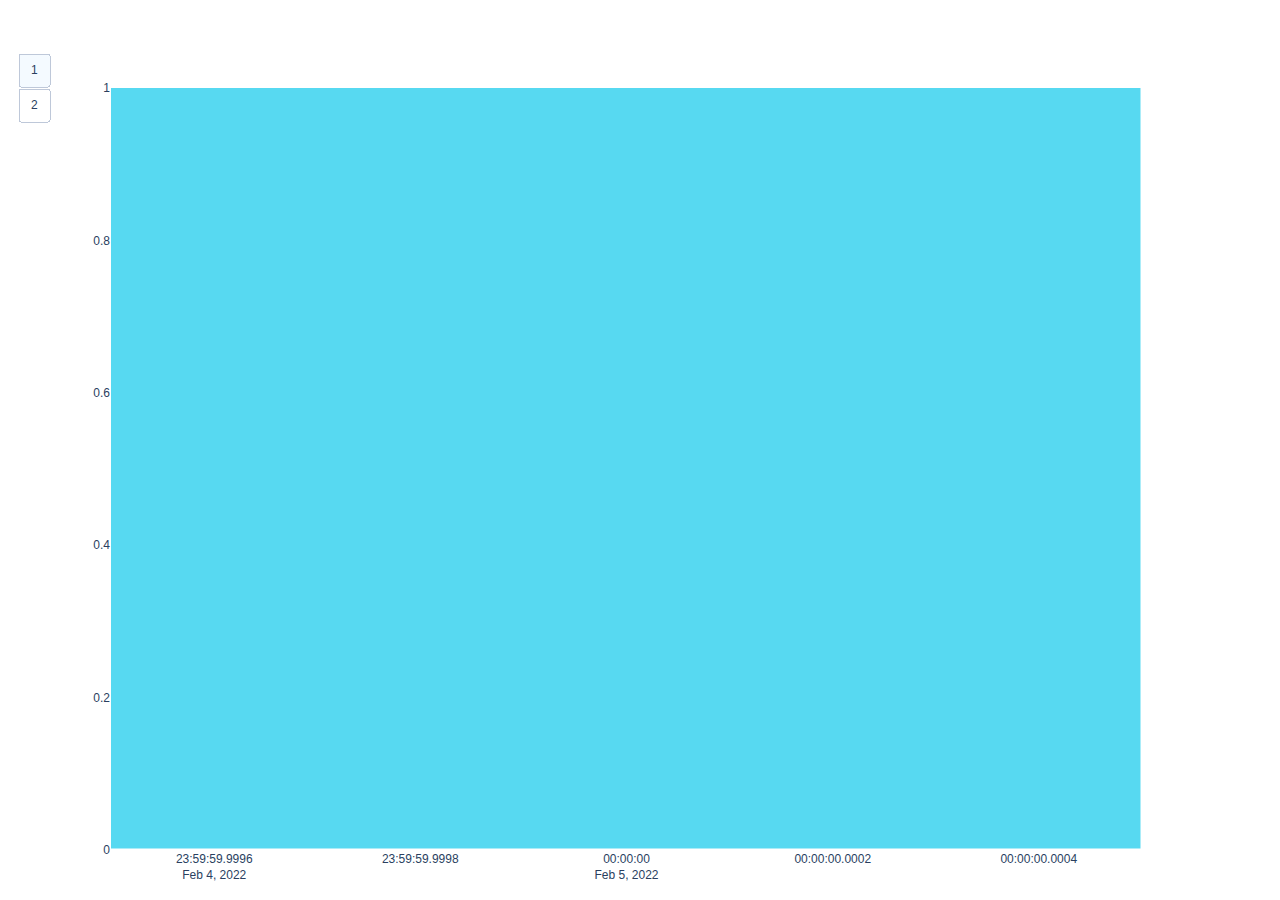
==== application/static/file.html @ f0262ea4 "[feat] Added net emotion, fix remove bug and add mobile graphs" ====
<script src="https://cdn.plot.ly/plotly-latest.min.js"></script>
<html>
<head><meta charset="utf-8" /></head>
<body>
    <div>                            <div id="6f257479-c74a-4713-8aca-945efebf4b99" class="plotly-graph-div" style="height:100%; width:100%;"></div>            <script type="text/javascript">                                    window.PLOTLYENV=window.PLOTLYENV || {};                                    if (document.getElementById("6f257479-c74a-4713-8aca-945efebf4b99")) {                    Plotly.newPlot(                        "6f257479-c74a-4713-8aca-945efebf4b99",                        [{"marker":{"color":"#FF5858","line":{"color":"white","width":1.5}},"name":"Angry","nbinsx":20,"x":[],"type":"histogram"},{"marker":{"color":"#FFB858","line":{"color":"white","width":1.5}},"name":"Fearful","nbinsx":20,"x":[],"type":"histogram"},{"marker":{"color":"#FFE858","line":{"color":"white","width":1.5}},"name":"Surprised","nbinsx":20,"x":[],"type":"histogram"},{"marker":{"color":"#55F855","line":{"color":"white","width":1.5}},"name":"Happy","nbinsx":20,"x":[],"type":"histogram"},{"marker":{"color":"#57D9F1","line":{"color":"white","width":1.5}},"name":"Neutral","nbinsx":20,"x":["2022-02-05"],"type":"histogram"},{"marker":{"color":"#629AF3","line":{"color":"white","width":1.5}},"name":"Sad","nbinsx":20,"x":[],"type":"histogram"},{"marker":{"color":"#7F68F4","line":{"color":"white","width":1.5}},"name":"Disgusted","nbinsx":20,"x":[],"type":"histogram"},{"marker":{"color":["#FF5858","#FF5858","#FF5858","#FF5858","#FF5858","#FF5858","#FF5858","#FF5858","#FF5858","#FF5858","#FF5858","#FF5858","#FF5858","#FF5858","#FF5858","#FF5858"]},"name":"Net Emotion","visible":false,"x":["2022-02-05T19:04:10.804380","2022-02-05T19:04:10.804380","2022-02-05T19:04:10.804380","2022-02-05T19:04:10.804380","2022-02-05T19:04:10.804380","2022-02-05T19:04:10.804380","2022-02-05T19:04:10.804380","2022-02-05T19:04:10.804380","2022-02-05T19:04:10.804380","2022-02-05T19:04:10.804380","2022-02-05T19:04:10.804380","2022-02-05T19:04:10.804380","2022-02-05T19:04:10.804380","2022-02-05T19:04:10.804380","2022-02-05T19:04:10.804380","2022-02-05T19:04:10.804380"],"y":[0.0,0.0,0.0,0.0,0.0,0.0,0.0,0.0,0.0,0.0,0.0,0.0,0.0,0.0,0.0,0.0],"type":"bar"}],                        {"barmode":"stack","margin":{"b":10,"l":10,"r":130,"t":40},"paper_bgcolor":"white","plot_bgcolor":"white","template":{"data":{"barpolar":[{"marker":{"line":{"color":"#E5ECF6","width":0.5},"pattern":{"fillmode":"overlay","size":10,"solidity":0.2}},"type":"barpolar"}],"bar":[{"error_x":{"color":"#2a3f5f"},"error_y":{"color":"#2a3f5f"},"marker":{"line":{"color":"#E5ECF6","width":0.5},"pattern":{"fillmode":"overlay","size":10,"solidity":0.2}},"type":"bar"}],"carpet":[{"aaxis":{"endlinecolor":"#2a3f5f","gridcolor":"white","linecolor":"white","minorgridcolor":"white","startlinecolor":"#2a3f5f"},"baxis":{"endlinecolor":"#2a3f5f","gridcolor":"white","linecolor":"white","minorgridcolor":"white","startlinecolor":"#2a3f5f"},"type":"carpet"}],"choropleth":[{"colorbar":{"outlinewidth":0,"ticks":""},"type":"choropleth"}],"contourcarpet":[{"colorbar":{"outlinewidth":0,"ticks":""},"type":"contourcarpet"}],"contour":[{"colorbar":{"outlinewidth":0,"ticks":""},"colorscale":[[0.0,"#0d0887"],[0.1111111111111111,"#46039f"],[0.2222222222222222,"#7201a8"],[0.3333333333333333,"#9c179e"],[0.4444444444444444,"#bd3786"],[0.5555555555555556,"#d8576b"],[0.6666666666666666,"#ed7953"],[0.7777777777777778,"#fb9f3a"],[0.8888888888888888,"#fdca26"],[1.0,"#f0f921"]],"type":"contour"}],"heatmapgl":[{"colorbar":{"outlinewidth":0,"ticks":""},"colorscale":[[0.0,"#0d0887"],[0.1111111111111111,"#46039f"],[0.2222222222222222,"#7201a8"],[0.3333333333333333,"#9c179e"],[0.4444444444444444,"#bd3786"],[0.5555555555555556,"#d8576b"],[0.6666666666666666,"#ed7953"],[0.7777777777777778,"#fb9f3a"],[0.8888888888888888,"#fdca26"],[1.0,"#f0f921"]],"type":"heatmapgl"}],"heatmap":[{"colorbar":{"outlinewidth":0,"ticks":""},"colorscale":[[0.0,"#0d0887"],[0.1111111111111111,"#46039f"],[0.2222222222222222,"#7201a8"],[0.3333333333333333,"#9c179e"],[0.4444444444444444,"#bd3786"],[0.5555555555555556,"#d8576b"],[0.6666666666666666,"#ed7953"],[0.7777777777777778,"#fb9f3a"],[0.8888888888888888,"#fdca26"],[1.0,"#f0f921"]],"type":"heatmap"}],"histogram2dcontour":[{"colorbar":{"outlinewidth":0,"ticks":""},"colorscale":[[0.0,"#0d0887"],[0.1111111111111111,"#46039f"],[0.2222222222222222,"#7201a8"],[0.3333333333333333,"#9c179e"],[0.4444444444444444,"#bd3786"],[0.5555555555555556,"#d8576b"],[0.6666666666666666,"#ed7953"],[0.7777777777777778,"#fb9f3a"],[0.8888888888888888,"#fdca26"],[1.0,"#f0f921"]],"type":"histogram2dcontour"}],"histogram2d":[{"colorbar":{"outlinewidth":0,"ticks":""},"colorscale":[[0.0,"#0d0887"],[0.1111111111111111,"#46039f"],[0.2222222222222222,"#7201a8"],[0.3333333333333333,"#9c179e"],[0.4444444444444444,"#bd3786"],[0.5555555555555556,"#d8576b"],[0.6666666666666666,"#ed7953"],[0.7777777777777778,"#fb9f3a"],[0.8888888888888888,"#fdca26"],[1.0,"#f0f921"]],"type":"histogram2d"}],"histogram":[{"marker":{"pattern":{"fillmode":"overlay","size":10,"solidity":0.2}},"type":"histogram"}],"mesh3d":[{"colorbar":{"outlinewidth":0,"ticks":""},"type":"mesh3d"}],"parcoords":[{"line":{"colorbar":{"outlinewidth":0,"ticks":""}},"type":"parcoords"}],"pie":[{"automargin":true,"type":"pie"}],"scatter3d":[{"line":{"colorbar":{"outlinewidth":0,"ticks":""}},"marker":{"colorbar":{"outlinewidth":0,"ticks":""}},"type":"scatter3d"}],"scattercarpet":[{"marker":{"colorbar":{"outlinewidth":0,"ticks":""}},"type":"scattercarpet"}],"scattergeo":[{"marker":{"colorbar":{"outlinewidth":0,"ticks":""}},"type":"scattergeo"}],"scattergl":[{"marker":{"colorbar":{"outlinewidth":0,"ticks":""}},"type":"scattergl"}],"scattermapbox":[{"marker":{"colorbar":{"outlinewidth":0,"ticks":""}},"type":"scattermapbox"}],"scatterpolargl":[{"marker":{"colorbar":{"outlinewidth":0,"ticks":""}},"type":"scatterpolargl"}],"scatterpolar":[{"marker":{"colorbar":{"outlinewidth":0,"ticks":""}},"type":"scatterpolar"}],"scatter":[{"marker":{"colorbar":{"outlinewidth":0,"ticks":""}},"type":"scatter"}],"scatterternary":[{"marker":{"colorbar":{"outlinewidth":0,"ticks":""}},"type":"scatterternary"}],"surface":[{"colorbar":{"outlinewidth":0,"ticks":""},"colorscale":[[0.0,"#0d0887"],[0.1111111111111111,"#46039f"],[0.2222222222222222,"#7201a8"],[0.3333333333333333,"#9c179e"],[0.4444444444444444,"#bd3786"],[0.5555555555555556,"#d8576b"],[0.6666666666666666,"#ed7953"],[0.7777777777777778,"#fb9f3a"],[0.8888888888888888,"#fdca26"],[1.0,"#f0f921"]],"type":"surface"}],"table":[{"cells":{"fill":{"color":"#EBF0F8"},"line":{"color":"white"}},"header":{"fill":{"color":"#C8D4E3"},"line":{"color":"white"}},"type":"table"}]},"layout":{"annotationdefaults":{"arrowcolor":"#2a3f5f","arrowhead":0,"arrowwidth":1},"autotypenumbers":"strict","coloraxis":{"colorbar":{"outlinewidth":0,"ticks":""}},"colorscale":{"diverging":[[0,"#8e0152"],[0.1,"#c51b7d"],[0.2,"#de77ae"],[0.3,"#f1b6da"],[0.4,"#fde0ef"],[0.5,"#f7f7f7"],[0.6,"#e6f5d0"],[0.7,"#b8e186"],[0.8,"#7fbc41"],[0.9,"#4d9221"],[1,"#276419"]],"sequential":[[0.0,"#0d0887"],[0.1111111111111111,"#46039f"],[0.2222222222222222,"#7201a8"],[0.3333333333333333,"#9c179e"],[0.4444444444444444,"#bd3786"],[0.5555555555555556,"#d8576b"],[0.6666666666666666,"#ed7953"],[0.7777777777777778,"#fb9f3a"],[0.8888888888888888,"#fdca26"],[1.0,"#f0f921"]],"sequentialminus":[[0.0,"#0d0887"],[0.1111111111111111,"#46039f"],[0.2222222222222222,"#7201a8"],[0.3333333333333333,"#9c179e"],[0.4444444444444444,"#bd3786"],[0.5555555555555556,"#d8576b"],[0.6666666666666666,"#ed7953"],[0.7777777777777778,"#fb9f3a"],[0.8888888888888888,"#fdca26"],[1.0,"#f0f921"]]},"colorway":["#636efa","#EF553B","#00cc96","#ab63fa","#FFA15A","#19d3f3","#FF6692","#B6E880","#FF97FF","#FECB52"],"font":{"color":"#2a3f5f"},"geo":{"bgcolor":"white","lakecolor":"white","landcolor":"#E5ECF6","showlakes":true,"showland":true,"subunitcolor":"white"},"hoverlabel":{"align":"left"},"hovermode":"closest","mapbox":{"style":"light"},"paper_bgcolor":"white","plot_bgcolor":"#E5ECF6","polar":{"angularaxis":{"gridcolor":"white","linecolor":"white","ticks":""},"bgcolor":"#E5ECF6","radialaxis":{"gridcolor":"white","linecolor":"white","ticks":""}},"scene":{"xaxis":{"backgroundcolor":"#E5ECF6","gridcolor":"white","gridwidth":2,"linecolor":"white","showbackground":true,"ticks":"","zerolinecolor":"white"},"yaxis":{"backgroundcolor":"#E5ECF6","gridcolor":"white","gridwidth":2,"linecolor":"white","showbackground":true,"ticks":"","zerolinecolor":"white"},"zaxis":{"backgroundcolor":"#E5ECF6","gridcolor":"white","gridwidth":2,"linecolor":"white","showbackground":true,"ticks":"","zerolinecolor":"white"}},"shapedefaults":{"line":{"color":"#2a3f5f"}},"ternary":{"aaxis":{"gridcolor":"white","linecolor":"white","ticks":""},"baxis":{"gridcolor":"white","linecolor":"white","ticks":""},"bgcolor":"#E5ECF6","caxis":{"gridcolor":"white","linecolor":"white","ticks":""}},"title":{"x":0.05},"xaxis":{"automargin":true,"gridcolor":"white","linecolor":"white","ticks":"","title":{"standoff":15},"zerolinecolor":"white","zerolinewidth":2},"yaxis":{"automargin":true,"gridcolor":"white","linecolor":"white","ticks":"","title":{"standoff":15},"zerolinecolor":"white","zerolinewidth":2}}},"updatemenus":[{"buttons":[{"args":[{"visible":[true,true,true,true,true,true,true,false]},{"barmode":"stack","margin":{"l":10,"b":10,"r":130,"t":40}}],"label":"1","method":"update"},{"args":[{"visible":[false,false,false,false,false,false,false,true]},{"hovermode":"x","margin":{"l":10,"b":20,"r":30,"t":40}}],"label":"2","method":"update"}],"pad":{"r":10,"t":5},"type":"buttons"}],"yaxis":{"gridcolor":"#E5E5E5","gridwidth":1,"showgrid":true}},                        {"responsive": true}                    )                };                            </script>        </div>
</body>
</html>
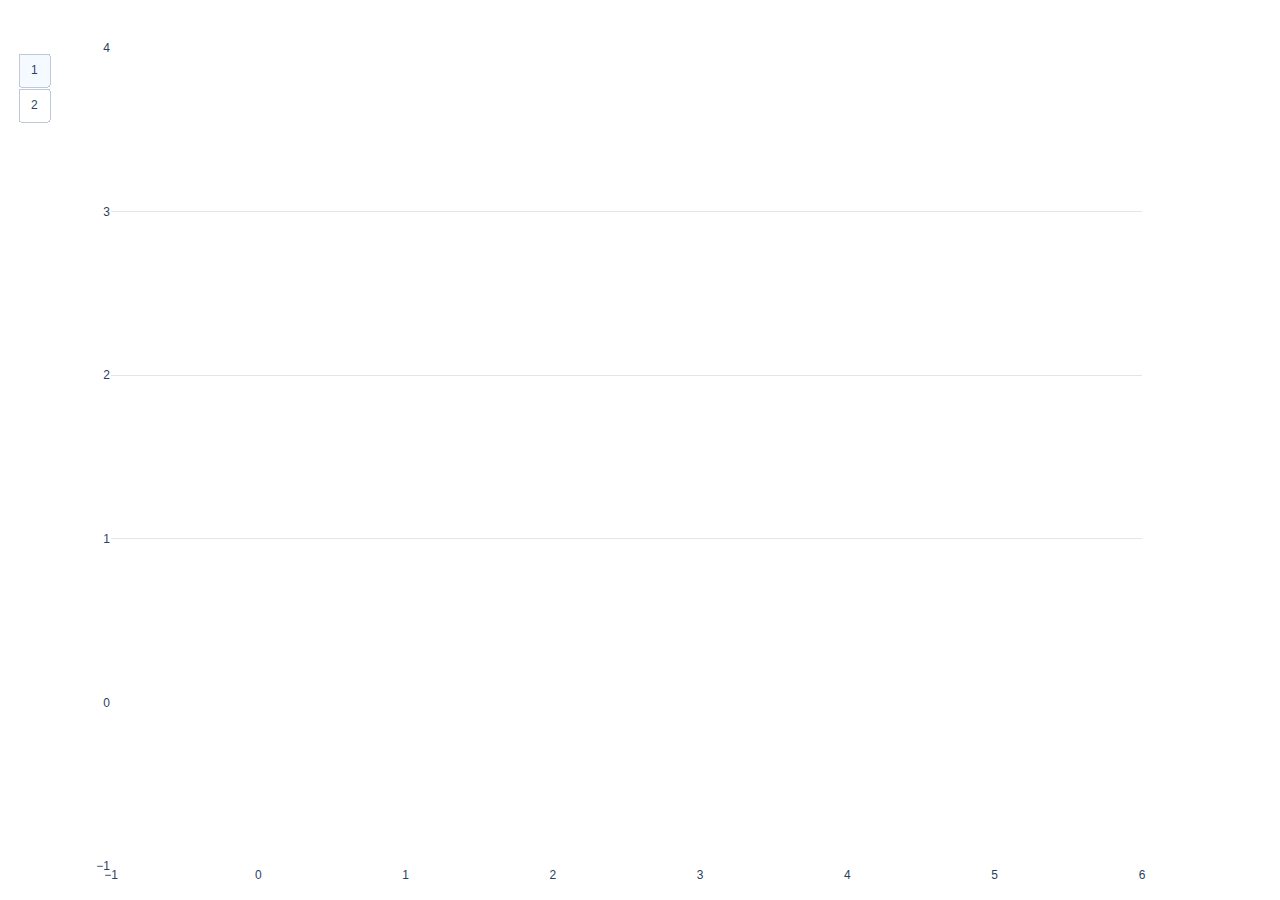
==== commit d9018287: "[feat] Standardise history and user api links" ====
--- a/application/static/file.html
+++ b/application/static/file.html
@@ -2,6 +2,6 @@
 <html>
 <head><meta charset="utf-8" /></head>
 <body>
-    <div>                            <div id="6f257479-c74a-4713-8aca-945efebf4b99" class="plotly-graph-div" style="height:100%; width:100%;"></div>            <script type="text/javascript">                                    window.PLOTLYENV=window.PLOTLYENV || {};                                    if (document.getElementById("6f257479-c74a-4713-8aca-945efebf4b99")) {                    Plotly.newPlot(                        "6f257479-c74a-4713-8aca-945efebf4b99",                        [{"marker":{"color":"#FF5858","line":{"color":"white","width":1.5}},"name":"Angry","nbinsx":20,"x":[],"type":"histogram"},{"marker":{"color":"#FFB858","line":{"color":"white","width":1.5}},"name":"Fearful","nbinsx":20,"x":[],"type":"histogram"},{"marker":{"color":"#FFE858","line":{"color":"white","width":1.5}},"name":"Surprised","nbinsx":20,"x":[],"type":"histogram"},{"marker":{"color":"#55F855","line":{"color":"white","width":1.5}},"name":"Happy","nbinsx":20,"x":[],"type":"histogram"},{"marker":{"color":"#57D9F1","line":{"color":"white","width":1.5}},"name":"Neutral","nbinsx":20,"x":["2022-02-05"],"type":"histogram"},{"marker":{"color":"#629AF3","line":{"color":"white","width":1.5}},"name":"Sad","nbinsx":20,"x":[],"type":"histogram"},{"marker":{"color":"#7F68F4","line":{"color":"white","width":1.5}},"name":"Disgusted","nbinsx":20,"x":[],"type":"histogram"},{"marker":{"color":["#FF5858","#FF5858","#FF5858","#FF5858","#FF5858","#FF5858","#FF5858","#FF5858","#FF5858","#FF5858","#FF5858","#FF5858","#FF5858","#FF5858","#FF5858","#FF5858"]},"name":"Net Emotion","visible":false,"x":["2022-02-05T19:04:10.804380","2022-02-05T19:04:10.804380","2022-02-05T19:04:10.804380","2022-02-05T19:04:10.804380","2022-02-05T19:04:10.804380","2022-02-05T19:04:10.804380","2022-02-05T19:04:10.804380","2022-02-05T19:04:10.804380","2022-02-05T19:04:10.804380","2022-02-05T19:04:10.804380","2022-02-05T19:04:10.804380","2022-02-05T19:04:10.804380","2022-02-05T19:04:10.804380","2022-02-05T19:04:10.804380","2022-02-05T19:04:10.804380","2022-02-05T19:04:10.804380"],"y":[0.0,0.0,0.0,0.0,0.0,0.0,0.0,0.0,0.0,0.0,0.0,0.0,0.0,0.0,0.0,0.0],"type":"bar"}],                        {"barmode":"stack","margin":{"b":10,"l":10,"r":130,"t":40},"paper_bgcolor":"white","plot_bgcolor":"white","template":{"data":{"barpolar":[{"marker":{"line":{"color":"#E5ECF6","width":0.5},"pattern":{"fillmode":"overlay","size":10,"solidity":0.2}},"type":"barpolar"}],"bar":[{"error_x":{"color":"#2a3f5f"},"error_y":{"color":"#2a3f5f"},"marker":{"line":{"color":"#E5ECF6","width":0.5},"pattern":{"fillmode":"overlay","size":10,"solidity":0.2}},"type":"bar"}],"carpet":[{"aaxis":{"endlinecolor":"#2a3f5f","gridcolor":"white","linecolor":"white","minorgridcolor":"white","startlinecolor":"#2a3f5f"},"baxis":{"endlinecolor":"#2a3f5f","gridcolor":"white","linecolor":"white","minorgridcolor":"white","startlinecolor":"#2a3f5f"},"type":"carpet"}],"choropleth":[{"colorbar":{"outlinewidth":0,"ticks":""},"type":"choropleth"}],"contourcarpet":[{"colorbar":{"outlinewidth":0,"ticks":""},"type":"contourcarpet"}],"contour":[{"colorbar":{"outlinewidth":0,"ticks":""},"colorscale":[[0.0,"#0d0887"],[0.1111111111111111,"#46039f"],[0.2222222222222222,"#7201a8"],[0.3333333333333333,"#9c179e"],[0.4444444444444444,"#bd3786"],[0.5555555555555556,"#d8576b"],[0.6666666666666666,"#ed7953"],[0.7777777777777778,"#fb9f3a"],[0.8888888888888888,"#fdca26"],[1.0,"#f0f921"]],"type":"contour"}],"heatmapgl":[{"colorbar":{"outlinewidth":0,"ticks":""},"colorscale":[[0.0,"#0d0887"],[0.1111111111111111,"#46039f"],[0.2222222222222222,"#7201a8"],[0.3333333333333333,"#9c179e"],[0.4444444444444444,"#bd3786"],[0.5555555555555556,"#d8576b"],[0.6666666666666666,"#ed7953"],[0.7777777777777778,"#fb9f3a"],[0.8888888888888888,"#fdca26"],[1.0,"#f0f921"]],"type":"heatmapgl"}],"heatmap":[{"colorbar":{"outlinewidth":0,"ticks":""},"colorscale":[[0.0,"#0d0887"],[0.1111111111111111,"#46039f"],[0.2222222222222222,"#7201a8"],[0.3333333333333333,"#9c179e"],[0.4444444444444444,"#bd3786"],[0.5555555555555556,"#d8576b"],[0.6666666666666666,"#ed7953"],[0.7777777777777778,"#fb9f3a"],[0.8888888888888888,"#fdca26"],[1.0,"#f0f921"]],"type":"heatmap"}],"histogram2dcontour":[{"colorbar":{"outlinewidth":0,"ticks":""},"colorscale":[[0.0,"#0d0887"],[0.1111111111111111,"#46039f"],[0.2222222222222222,"#7201a8"],[0.3333333333333333,"#9c179e"],[0.4444444444444444,"#bd3786"],[0.5555555555555556,"#d8576b"],[0.6666666666666666,"#ed7953"],[0.7777777777777778,"#fb9f3a"],[0.8888888888888888,"#fdca26"],[1.0,"#f0f921"]],"type":"histogram2dcontour"}],"histogram2d":[{"colorbar":{"outlinewidth":0,"ticks":""},"colorscale":[[0.0,"#0d0887"],[0.1111111111111111,"#46039f"],[0.2222222222222222,"#7201a8"],[0.3333333333333333,"#9c179e"],[0.4444444444444444,"#bd3786"],[0.5555555555555556,"#d8576b"],[0.6666666666666666,"#ed7953"],[0.7777777777777778,"#fb9f3a"],[0.8888888888888888,"#fdca26"],[1.0,"#f0f921"]],"type":"histogram2d"}],"histogram":[{"marker":{"pattern":{"fillmode":"overlay","size":10,"solidity":0.2}},"type":"histogram"}],"mesh3d":[{"colorbar":{"outlinewidth":0,"ticks":""},"type":"mesh3d"}],"parcoords":[{"line":{"colorbar":{"outlinewidth":0,"ticks":""}},"type":"parcoords"}],"pie":[{"automargin":true,"type":"pie"}],"scatter3d":[{"line":{"colorbar":{"outlinewidth":0,"ticks":""}},"marker":{"colorbar":{"outlinewidth":0,"ticks":""}},"type":"scatter3d"}],"scattercarpet":[{"marker":{"colorbar":{"outlinewidth":0,"ticks":""}},"type":"scattercarpet"}],"scattergeo":[{"marker":{"colorbar":{"outlinewidth":0,"ticks":""}},"type":"scattergeo"}],"scattergl":[{"marker":{"colorbar":{"outlinewidth":0,"ticks":""}},"type":"scattergl"}],"scattermapbox":[{"marker":{"colorbar":{"outlinewidth":0,"ticks":""}},"type":"scattermapbox"}],"scatterpolargl":[{"marker":{"colorbar":{"outlinewidth":0,"ticks":""}},"type":"scatterpolargl"}],"scatterpolar":[{"marker":{"colorbar":{"outlinewidth":0,"ticks":""}},"type":"scatterpolar"}],"scatter":[{"marker":{"colorbar":{"outlinewidth":0,"ticks":""}},"type":"scatter"}],"scatterternary":[{"marker":{"colorbar":{"outlinewidth":0,"ticks":""}},"type":"scatterternary"}],"surface":[{"colorbar":{"outlinewidth":0,"ticks":""},"colorscale":[[0.0,"#0d0887"],[0.1111111111111111,"#46039f"],[0.2222222222222222,"#7201a8"],[0.3333333333333333,"#9c179e"],[0.4444444444444444,"#bd3786"],[0.5555555555555556,"#d8576b"],[0.6666666666666666,"#ed7953"],[0.7777777777777778,"#fb9f3a"],[0.8888888888888888,"#fdca26"],[1.0,"#f0f921"]],"type":"surface"}],"table":[{"cells":{"fill":{"color":"#EBF0F8"},"line":{"color":"white"}},"header":{"fill":{"color":"#C8D4E3"},"line":{"color":"white"}},"type":"table"}]},"layout":{"annotationdefaults":{"arrowcolor":"#2a3f5f","arrowhead":0,"arrowwidth":1},"autotypenumbers":"strict","coloraxis":{"colorbar":{"outlinewidth":0,"ticks":""}},"colorscale":{"diverging":[[0,"#8e0152"],[0.1,"#c51b7d"],[0.2,"#de77ae"],[0.3,"#f1b6da"],[0.4,"#fde0ef"],[0.5,"#f7f7f7"],[0.6,"#e6f5d0"],[0.7,"#b8e186"],[0.8,"#7fbc41"],[0.9,"#4d9221"],[1,"#276419"]],"sequential":[[0.0,"#0d0887"],[0.1111111111111111,"#46039f"],[0.2222222222222222,"#7201a8"],[0.3333333333333333,"#9c179e"],[0.4444444444444444,"#bd3786"],[0.5555555555555556,"#d8576b"],[0.6666666666666666,"#ed7953"],[0.7777777777777778,"#fb9f3a"],[0.8888888888888888,"#fdca26"],[1.0,"#f0f921"]],"sequentialminus":[[0.0,"#0d0887"],[0.1111111111111111,"#46039f"],[0.2222222222222222,"#7201a8"],[0.3333333333333333,"#9c179e"],[0.4444444444444444,"#bd3786"],[0.5555555555555556,"#d8576b"],[0.6666666666666666,"#ed7953"],[0.7777777777777778,"#fb9f3a"],[0.8888888888888888,"#fdca26"],[1.0,"#f0f921"]]},"colorway":["#636efa","#EF553B","#00cc96","#ab63fa","#FFA15A","#19d3f3","#FF6692","#B6E880","#FF97FF","#FECB52"],"font":{"color":"#2a3f5f"},"geo":{"bgcolor":"white","lakecolor":"white","landcolor":"#E5ECF6","showlakes":true,"showland":true,"subunitcolor":"white"},"hoverlabel":{"align":"left"},"hovermode":"closest","mapbox":{"style":"light"},"paper_bgcolor":"white","plot_bgcolor":"#E5ECF6","polar":{"angularaxis":{"gridcolor":"white","linecolor":"white","ticks":""},"bgcolor":"#E5ECF6","radialaxis":{"gridcolor":"white","linecolor":"white","ticks":""}},"scene":{"xaxis":{"backgroundcolor":"#E5ECF6","gridcolor":"white","gridwidth":2,"linecolor":"white","showbackground":true,"ticks":"","zerolinecolor":"white"},"yaxis":{"backgroundcolor":"#E5ECF6","gridcolor":"white","gridwidth":2,"linecolor":"white","showbackground":true,"ticks":"","zerolinecolor":"white"},"zaxis":{"backgroundcolor":"#E5ECF6","gridcolor":"white","gridwidth":2,"linecolor":"white","showbackground":true,"ticks":"","zerolinecolor":"white"}},"shapedefaults":{"line":{"color":"#2a3f5f"}},"ternary":{"aaxis":{"gridcolor":"white","linecolor":"white","ticks":""},"baxis":{"gridcolor":"white","linecolor":"white","ticks":""},"bgcolor":"#E5ECF6","caxis":{"gridcolor":"white","linecolor":"white","ticks":""}},"title":{"x":0.05},"xaxis":{"automargin":true,"gridcolor":"white","linecolor":"white","ticks":"","title":{"standoff":15},"zerolinecolor":"white","zerolinewidth":2},"yaxis":{"automargin":true,"gridcolor":"white","linecolor":"white","ticks":"","title":{"standoff":15},"zerolinecolor":"white","zerolinewidth":2}}},"updatemenus":[{"buttons":[{"args":[{"visible":[true,true,true,true,true,true,true,false]},{"barmode":"stack","margin":{"l":10,"b":10,"r":130,"t":40}}],"label":"1","method":"update"},{"args":[{"visible":[false,false,false,false,false,false,false,true]},{"hovermode":"x","margin":{"l":10,"b":20,"r":30,"t":40}}],"label":"2","method":"update"}],"pad":{"r":10,"t":5},"type":"buttons"}],"yaxis":{"gridcolor":"#E5E5E5","gridwidth":1,"showgrid":true}},                        {"responsive": true}                    )                };                            </script>        </div>
+    <div>                            <div id="01c38653-a949-4d1e-b410-da1fcbaf15dd" class="plotly-graph-div" style="height:100%; width:100%;"></div>            <script type="text/javascript">                                    window.PLOTLYENV=window.PLOTLYENV || {};                                    if (document.getElementById("01c38653-a949-4d1e-b410-da1fcbaf15dd")) {                    Plotly.newPlot(                        "01c38653-a949-4d1e-b410-da1fcbaf15dd",                        [{"marker":{"color":"#FF5858","line":{"color":"white","width":1.5}},"name":"Angry","nbinsx":20,"x":[],"type":"histogram"},{"marker":{"color":"#FFB858","line":{"color":"white","width":1.5}},"name":"Fearful","nbinsx":20,"x":[],"type":"histogram"},{"marker":{"color":"#FFE858","line":{"color":"white","width":1.5}},"name":"Surprised","nbinsx":20,"x":[],"type":"histogram"},{"marker":{"color":"#55F855","line":{"color":"white","width":1.5}},"name":"Happy","nbinsx":20,"x":[],"type":"histogram"},{"marker":{"color":"#57D9F1","line":{"color":"white","width":1.5}},"name":"Neutral","nbinsx":20,"x":[],"type":"histogram"},{"marker":{"color":"#629AF3","line":{"color":"white","width":1.5}},"name":"Sad","nbinsx":20,"x":[],"type":"histogram"},{"marker":{"color":"#7F68F4","line":{"color":"white","width":1.5}},"name":"Disgusted","nbinsx":20,"x":[],"type":"histogram"},{"marker":{"color":[]},"name":"Net Emotion","visible":false,"x":[],"y":[],"type":"bar"}],                        {"barmode":"stack","margin":{"b":10,"l":10,"r":130,"t":40},"paper_bgcolor":"white","plot_bgcolor":"white","template":{"data":{"barpolar":[{"marker":{"line":{"color":"#E5ECF6","width":0.5},"pattern":{"fillmode":"overlay","size":10,"solidity":0.2}},"type":"barpolar"}],"bar":[{"error_x":{"color":"#2a3f5f"},"error_y":{"color":"#2a3f5f"},"marker":{"line":{"color":"#E5ECF6","width":0.5},"pattern":{"fillmode":"overlay","size":10,"solidity":0.2}},"type":"bar"}],"carpet":[{"aaxis":{"endlinecolor":"#2a3f5f","gridcolor":"white","linecolor":"white","minorgridcolor":"white","startlinecolor":"#2a3f5f"},"baxis":{"endlinecolor":"#2a3f5f","gridcolor":"white","linecolor":"white","minorgridcolor":"white","startlinecolor":"#2a3f5f"},"type":"carpet"}],"choropleth":[{"colorbar":{"outlinewidth":0,"ticks":""},"type":"choropleth"}],"contourcarpet":[{"colorbar":{"outlinewidth":0,"ticks":""},"type":"contourcarpet"}],"contour":[{"colorbar":{"outlinewidth":0,"ticks":""},"colorscale":[[0.0,"#0d0887"],[0.1111111111111111,"#46039f"],[0.2222222222222222,"#7201a8"],[0.3333333333333333,"#9c179e"],[0.4444444444444444,"#bd3786"],[0.5555555555555556,"#d8576b"],[0.6666666666666666,"#ed7953"],[0.7777777777777778,"#fb9f3a"],[0.8888888888888888,"#fdca26"],[1.0,"#f0f921"]],"type":"contour"}],"heatmapgl":[{"colorbar":{"outlinewidth":0,"ticks":""},"colorscale":[[0.0,"#0d0887"],[0.1111111111111111,"#46039f"],[0.2222222222222222,"#7201a8"],[0.3333333333333333,"#9c179e"],[0.4444444444444444,"#bd3786"],[0.5555555555555556,"#d8576b"],[0.6666666666666666,"#ed7953"],[0.7777777777777778,"#fb9f3a"],[0.8888888888888888,"#fdca26"],[1.0,"#f0f921"]],"type":"heatmapgl"}],"heatmap":[{"colorbar":{"outlinewidth":0,"ticks":""},"colorscale":[[0.0,"#0d0887"],[0.1111111111111111,"#46039f"],[0.2222222222222222,"#7201a8"],[0.3333333333333333,"#9c179e"],[0.4444444444444444,"#bd3786"],[0.5555555555555556,"#d8576b"],[0.6666666666666666,"#ed7953"],[0.7777777777777778,"#fb9f3a"],[0.8888888888888888,"#fdca26"],[1.0,"#f0f921"]],"type":"heatmap"}],"histogram2dcontour":[{"colorbar":{"outlinewidth":0,"ticks":""},"colorscale":[[0.0,"#0d0887"],[0.1111111111111111,"#46039f"],[0.2222222222222222,"#7201a8"],[0.3333333333333333,"#9c179e"],[0.4444444444444444,"#bd3786"],[0.5555555555555556,"#d8576b"],[0.6666666666666666,"#ed7953"],[0.7777777777777778,"#fb9f3a"],[0.8888888888888888,"#fdca26"],[1.0,"#f0f921"]],"type":"histogram2dcontour"}],"histogram2d":[{"colorbar":{"outlinewidth":0,"ticks":""},"colorscale":[[0.0,"#0d0887"],[0.1111111111111111,"#46039f"],[0.2222222222222222,"#7201a8"],[0.3333333333333333,"#9c179e"],[0.4444444444444444,"#bd3786"],[0.5555555555555556,"#d8576b"],[0.6666666666666666,"#ed7953"],[0.7777777777777778,"#fb9f3a"],[0.8888888888888888,"#fdca26"],[1.0,"#f0f921"]],"type":"histogram2d"}],"histogram":[{"marker":{"pattern":{"fillmode":"overlay","size":10,"solidity":0.2}},"type":"histogram"}],"mesh3d":[{"colorbar":{"outlinewidth":0,"ticks":""},"type":"mesh3d"}],"parcoords":[{"line":{"colorbar":{"outlinewidth":0,"ticks":""}},"type":"parcoords"}],"pie":[{"automargin":true,"type":"pie"}],"scatter3d":[{"line":{"colorbar":{"outlinewidth":0,"ticks":""}},"marker":{"colorbar":{"outlinewidth":0,"ticks":""}},"type":"scatter3d"}],"scattercarpet":[{"marker":{"colorbar":{"outlinewidth":0,"ticks":""}},"type":"scattercarpet"}],"scattergeo":[{"marker":{"colorbar":{"outlinewidth":0,"ticks":""}},"type":"scattergeo"}],"scattergl":[{"marker":{"colorbar":{"outlinewidth":0,"ticks":""}},"type":"scattergl"}],"scattermapbox":[{"marker":{"colorbar":{"outlinewidth":0,"ticks":""}},"type":"scattermapbox"}],"scatterpolargl":[{"marker":{"colorbar":{"outlinewidth":0,"ticks":""}},"type":"scatterpolargl"}],"scatterpolar":[{"marker":{"colorbar":{"outlinewidth":0,"ticks":""}},"type":"scatterpolar"}],"scatter":[{"marker":{"colorbar":{"outlinewidth":0,"ticks":""}},"type":"scatter"}],"scatterternary":[{"marker":{"colorbar":{"outlinewidth":0,"ticks":""}},"type":"scatterternary"}],"surface":[{"colorbar":{"outlinewidth":0,"ticks":""},"colorscale":[[0.0,"#0d0887"],[0.1111111111111111,"#46039f"],[0.2222222222222222,"#7201a8"],[0.3333333333333333,"#9c179e"],[0.4444444444444444,"#bd3786"],[0.5555555555555556,"#d8576b"],[0.6666666666666666,"#ed7953"],[0.7777777777777778,"#fb9f3a"],[0.8888888888888888,"#fdca26"],[1.0,"#f0f921"]],"type":"surface"}],"table":[{"cells":{"fill":{"color":"#EBF0F8"},"line":{"color":"white"}},"header":{"fill":{"color":"#C8D4E3"},"line":{"color":"white"}},"type":"table"}]},"layout":{"annotationdefaults":{"arrowcolor":"#2a3f5f","arrowhead":0,"arrowwidth":1},"autotypenumbers":"strict","coloraxis":{"colorbar":{"outlinewidth":0,"ticks":""}},"colorscale":{"diverging":[[0,"#8e0152"],[0.1,"#c51b7d"],[0.2,"#de77ae"],[0.3,"#f1b6da"],[0.4,"#fde0ef"],[0.5,"#f7f7f7"],[0.6,"#e6f5d0"],[0.7,"#b8e186"],[0.8,"#7fbc41"],[0.9,"#4d9221"],[1,"#276419"]],"sequential":[[0.0,"#0d0887"],[0.1111111111111111,"#46039f"],[0.2222222222222222,"#7201a8"],[0.3333333333333333,"#9c179e"],[0.4444444444444444,"#bd3786"],[0.5555555555555556,"#d8576b"],[0.6666666666666666,"#ed7953"],[0.7777777777777778,"#fb9f3a"],[0.8888888888888888,"#fdca26"],[1.0,"#f0f921"]],"sequentialminus":[[0.0,"#0d0887"],[0.1111111111111111,"#46039f"],[0.2222222222222222,"#7201a8"],[0.3333333333333333,"#9c179e"],[0.4444444444444444,"#bd3786"],[0.5555555555555556,"#d8576b"],[0.6666666666666666,"#ed7953"],[0.7777777777777778,"#fb9f3a"],[0.8888888888888888,"#fdca26"],[1.0,"#f0f921"]]},"colorway":["#636efa","#EF553B","#00cc96","#ab63fa","#FFA15A","#19d3f3","#FF6692","#B6E880","#FF97FF","#FECB52"],"font":{"color":"#2a3f5f"},"geo":{"bgcolor":"white","lakecolor":"white","landcolor":"#E5ECF6","showlakes":true,"showland":true,"subunitcolor":"white"},"hoverlabel":{"align":"left"},"hovermode":"closest","mapbox":{"style":"light"},"paper_bgcolor":"white","plot_bgcolor":"#E5ECF6","polar":{"angularaxis":{"gridcolor":"white","linecolor":"white","ticks":""},"bgcolor":"#E5ECF6","radialaxis":{"gridcolor":"white","linecolor":"white","ticks":""}},"scene":{"xaxis":{"backgroundcolor":"#E5ECF6","gridcolor":"white","gridwidth":2,"linecolor":"white","showbackground":true,"ticks":"","zerolinecolor":"white"},"yaxis":{"backgroundcolor":"#E5ECF6","gridcolor":"white","gridwidth":2,"linecolor":"white","showbackground":true,"ticks":"","zerolinecolor":"white"},"zaxis":{"backgroundcolor":"#E5ECF6","gridcolor":"white","gridwidth":2,"linecolor":"white","showbackground":true,"ticks":"","zerolinecolor":"white"}},"shapedefaults":{"line":{"color":"#2a3f5f"}},"ternary":{"aaxis":{"gridcolor":"white","linecolor":"white","ticks":""},"baxis":{"gridcolor":"white","linecolor":"white","ticks":""},"bgcolor":"#E5ECF6","caxis":{"gridcolor":"white","linecolor":"white","ticks":""}},"title":{"x":0.05},"xaxis":{"automargin":true,"gridcolor":"white","linecolor":"white","ticks":"","title":{"standoff":15},"zerolinecolor":"white","zerolinewidth":2},"yaxis":{"automargin":true,"gridcolor":"white","linecolor":"white","ticks":"","title":{"standoff":15},"zerolinecolor":"white","zerolinewidth":2}}},"updatemenus":[{"buttons":[{"args":[{"visible":[true,true,true,true,true,true,true,false]},{"barmode":"stack","margin":{"l":10,"b":10,"r":130,"t":40}}],"label":"1","method":"update"},{"args":[{"visible":[false,false,false,false,false,false,false,true]},{"hovermode":"x","margin":{"l":10,"b":20,"r":30,"t":40}}],"label":"2","method":"update"}],"pad":{"r":10,"t":5},"type":"buttons"}],"yaxis":{"gridcolor":"#E5E5E5","gridwidth":1,"showgrid":true}},                        {"responsive": true}                    )                };                            </script>        </div>
 </body>
 </html>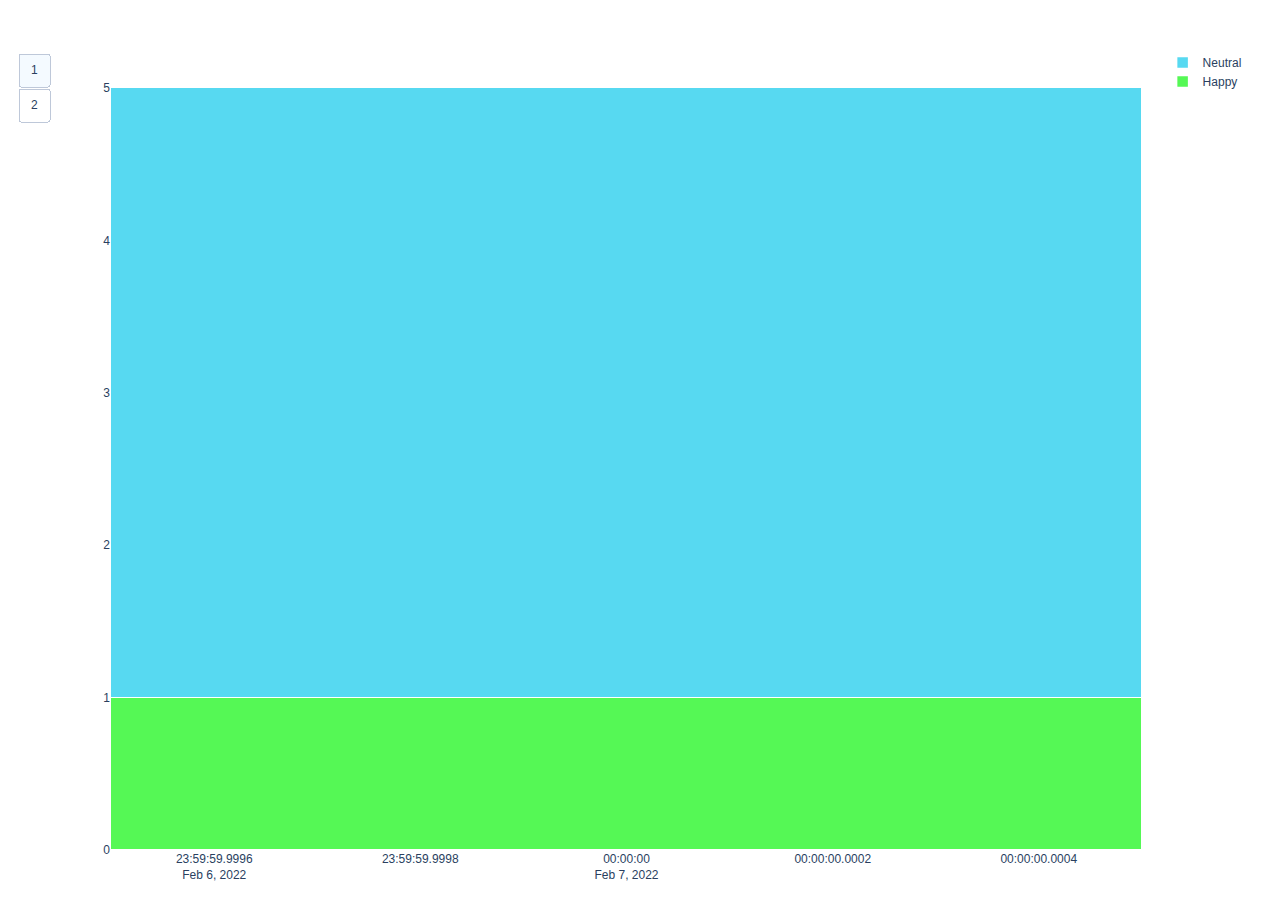
==== commit 4a534fbe: "[fix] Send 3 channels image to model" ====
--- a/application/static/file.html
+++ b/application/static/file.html
@@ -1,7 +1,8 @@
+<script src="https://cdn.plot.ly/plotly-latest.min.js"></script>
 <script src="https://cdn.plot.ly/plotly-latest.min.js"></script>
 <html>
 <head><meta charset="utf-8" /></head>
 <body>
-    <div>                            <div id="01c38653-a949-4d1e-b410-da1fcbaf15dd" class="plotly-graph-div" style="height:100%; width:100%;"></div>            <script type="text/javascript">                                    window.PLOTLYENV=window.PLOTLYENV || {};                                    if (document.getElementById("01c38653-a949-4d1e-b410-da1fcbaf15dd")) {                    Plotly.newPlot(                        "01c38653-a949-4d1e-b410-da1fcbaf15dd",                        [{"marker":{"color":"#FF5858","line":{"color":"white","width":1.5}},"name":"Angry","nbinsx":20,"x":[],"type":"histogram"},{"marker":{"color":"#FFB858","line":{"color":"white","width":1.5}},"name":"Fearful","nbinsx":20,"x":[],"type":"histogram"},{"marker":{"color":"#FFE858","line":{"color":"white","width":1.5}},"name":"Surprised","nbinsx":20,"x":[],"type":"histogram"},{"marker":{"color":"#55F855","line":{"color":"white","width":1.5}},"name":"Happy","nbinsx":20,"x":[],"type":"histogram"},{"marker":{"color":"#57D9F1","line":{"color":"white","width":1.5}},"name":"Neutral","nbinsx":20,"x":[],"type":"histogram"},{"marker":{"color":"#629AF3","line":{"color":"white","width":1.5}},"name":"Sad","nbinsx":20,"x":[],"type":"histogram"},{"marker":{"color":"#7F68F4","line":{"color":"white","width":1.5}},"name":"Disgusted","nbinsx":20,"x":[],"type":"histogram"},{"marker":{"color":[]},"name":"Net Emotion","visible":false,"x":[],"y":[],"type":"bar"}],                        {"barmode":"stack","margin":{"b":10,"l":10,"r":130,"t":40},"paper_bgcolor":"white","plot_bgcolor":"white","template":{"data":{"barpolar":[{"marker":{"line":{"color":"#E5ECF6","width":0.5},"pattern":{"fillmode":"overlay","size":10,"solidity":0.2}},"type":"barpolar"}],"bar":[{"error_x":{"color":"#2a3f5f"},"error_y":{"color":"#2a3f5f"},"marker":{"line":{"color":"#E5ECF6","width":0.5},"pattern":{"fillmode":"overlay","size":10,"solidity":0.2}},"type":"bar"}],"carpet":[{"aaxis":{"endlinecolor":"#2a3f5f","gridcolor":"white","linecolor":"white","minorgridcolor":"white","startlinecolor":"#2a3f5f"},"baxis":{"endlinecolor":"#2a3f5f","gridcolor":"white","linecolor":"white","minorgridcolor":"white","startlinecolor":"#2a3f5f"},"type":"carpet"}],"choropleth":[{"colorbar":{"outlinewidth":0,"ticks":""},"type":"choropleth"}],"contourcarpet":[{"colorbar":{"outlinewidth":0,"ticks":""},"type":"contourcarpet"}],"contour":[{"colorbar":{"outlinewidth":0,"ticks":""},"colorscale":[[0.0,"#0d0887"],[0.1111111111111111,"#46039f"],[0.2222222222222222,"#7201a8"],[0.3333333333333333,"#9c179e"],[0.4444444444444444,"#bd3786"],[0.5555555555555556,"#d8576b"],[0.6666666666666666,"#ed7953"],[0.7777777777777778,"#fb9f3a"],[0.8888888888888888,"#fdca26"],[1.0,"#f0f921"]],"type":"contour"}],"heatmapgl":[{"colorbar":{"outlinewidth":0,"ticks":""},"colorscale":[[0.0,"#0d0887"],[0.1111111111111111,"#46039f"],[0.2222222222222222,"#7201a8"],[0.3333333333333333,"#9c179e"],[0.4444444444444444,"#bd3786"],[0.5555555555555556,"#d8576b"],[0.6666666666666666,"#ed7953"],[0.7777777777777778,"#fb9f3a"],[0.8888888888888888,"#fdca26"],[1.0,"#f0f921"]],"type":"heatmapgl"}],"heatmap":[{"colorbar":{"outlinewidth":0,"ticks":""},"colorscale":[[0.0,"#0d0887"],[0.1111111111111111,"#46039f"],[0.2222222222222222,"#7201a8"],[0.3333333333333333,"#9c179e"],[0.4444444444444444,"#bd3786"],[0.5555555555555556,"#d8576b"],[0.6666666666666666,"#ed7953"],[0.7777777777777778,"#fb9f3a"],[0.8888888888888888,"#fdca26"],[1.0,"#f0f921"]],"type":"heatmap"}],"histogram2dcontour":[{"colorbar":{"outlinewidth":0,"ticks":""},"colorscale":[[0.0,"#0d0887"],[0.1111111111111111,"#46039f"],[0.2222222222222222,"#7201a8"],[0.3333333333333333,"#9c179e"],[0.4444444444444444,"#bd3786"],[0.5555555555555556,"#d8576b"],[0.6666666666666666,"#ed7953"],[0.7777777777777778,"#fb9f3a"],[0.8888888888888888,"#fdca26"],[1.0,"#f0f921"]],"type":"histogram2dcontour"}],"histogram2d":[{"colorbar":{"outlinewidth":0,"ticks":""},"colorscale":[[0.0,"#0d0887"],[0.1111111111111111,"#46039f"],[0.2222222222222222,"#7201a8"],[0.3333333333333333,"#9c179e"],[0.4444444444444444,"#bd3786"],[0.5555555555555556,"#d8576b"],[0.6666666666666666,"#ed7953"],[0.7777777777777778,"#fb9f3a"],[0.8888888888888888,"#fdca26"],[1.0,"#f0f921"]],"type":"histogram2d"}],"histogram":[{"marker":{"pattern":{"fillmode":"overlay","size":10,"solidity":0.2}},"type":"histogram"}],"mesh3d":[{"colorbar":{"outlinewidth":0,"ticks":""},"type":"mesh3d"}],"parcoords":[{"line":{"colorbar":{"outlinewidth":0,"ticks":""}},"type":"parcoords"}],"pie":[{"automargin":true,"type":"pie"}],"scatter3d":[{"line":{"colorbar":{"outlinewidth":0,"ticks":""}},"marker":{"colorbar":{"outlinewidth":0,"ticks":""}},"type":"scatter3d"}],"scattercarpet":[{"marker":{"colorbar":{"outlinewidth":0,"ticks":""}},"type":"scattercarpet"}],"scattergeo":[{"marker":{"colorbar":{"outlinewidth":0,"ticks":""}},"type":"scattergeo"}],"scattergl":[{"marker":{"colorbar":{"outlinewidth":0,"ticks":""}},"type":"scattergl"}],"scattermapbox":[{"marker":{"colorbar":{"outlinewidth":0,"ticks":""}},"type":"scattermapbox"}],"scatterpolargl":[{"marker":{"colorbar":{"outlinewidth":0,"ticks":""}},"type":"scatterpolargl"}],"scatterpolar":[{"marker":{"colorbar":{"outlinewidth":0,"ticks":""}},"type":"scatterpolar"}],"scatter":[{"marker":{"colorbar":{"outlinewidth":0,"ticks":""}},"type":"scatter"}],"scatterternary":[{"marker":{"colorbar":{"outlinewidth":0,"ticks":""}},"type":"scatterternary"}],"surface":[{"colorbar":{"outlinewidth":0,"ticks":""},"colorscale":[[0.0,"#0d0887"],[0.1111111111111111,"#46039f"],[0.2222222222222222,"#7201a8"],[0.3333333333333333,"#9c179e"],[0.4444444444444444,"#bd3786"],[0.5555555555555556,"#d8576b"],[0.6666666666666666,"#ed7953"],[0.7777777777777778,"#fb9f3a"],[0.8888888888888888,"#fdca26"],[1.0,"#f0f921"]],"type":"surface"}],"table":[{"cells":{"fill":{"color":"#EBF0F8"},"line":{"color":"white"}},"header":{"fill":{"color":"#C8D4E3"},"line":{"color":"white"}},"type":"table"}]},"layout":{"annotationdefaults":{"arrowcolor":"#2a3f5f","arrowhead":0,"arrowwidth":1},"autotypenumbers":"strict","coloraxis":{"colorbar":{"outlinewidth":0,"ticks":""}},"colorscale":{"diverging":[[0,"#8e0152"],[0.1,"#c51b7d"],[0.2,"#de77ae"],[0.3,"#f1b6da"],[0.4,"#fde0ef"],[0.5,"#f7f7f7"],[0.6,"#e6f5d0"],[0.7,"#b8e186"],[0.8,"#7fbc41"],[0.9,"#4d9221"],[1,"#276419"]],"sequential":[[0.0,"#0d0887"],[0.1111111111111111,"#46039f"],[0.2222222222222222,"#7201a8"],[0.3333333333333333,"#9c179e"],[0.4444444444444444,"#bd3786"],[0.5555555555555556,"#d8576b"],[0.6666666666666666,"#ed7953"],[0.7777777777777778,"#fb9f3a"],[0.8888888888888888,"#fdca26"],[1.0,"#f0f921"]],"sequentialminus":[[0.0,"#0d0887"],[0.1111111111111111,"#46039f"],[0.2222222222222222,"#7201a8"],[0.3333333333333333,"#9c179e"],[0.4444444444444444,"#bd3786"],[0.5555555555555556,"#d8576b"],[0.6666666666666666,"#ed7953"],[0.7777777777777778,"#fb9f3a"],[0.8888888888888888,"#fdca26"],[1.0,"#f0f921"]]},"colorway":["#636efa","#EF553B","#00cc96","#ab63fa","#FFA15A","#19d3f3","#FF6692","#B6E880","#FF97FF","#FECB52"],"font":{"color":"#2a3f5f"},"geo":{"bgcolor":"white","lakecolor":"white","landcolor":"#E5ECF6","showlakes":true,"showland":true,"subunitcolor":"white"},"hoverlabel":{"align":"left"},"hovermode":"closest","mapbox":{"style":"light"},"paper_bgcolor":"white","plot_bgcolor":"#E5ECF6","polar":{"angularaxis":{"gridcolor":"white","linecolor":"white","ticks":""},"bgcolor":"#E5ECF6","radialaxis":{"gridcolor":"white","linecolor":"white","ticks":""}},"scene":{"xaxis":{"backgroundcolor":"#E5ECF6","gridcolor":"white","gridwidth":2,"linecolor":"white","showbackground":true,"ticks":"","zerolinecolor":"white"},"yaxis":{"backgroundcolor":"#E5ECF6","gridcolor":"white","gridwidth":2,"linecolor":"white","showbackground":true,"ticks":"","zerolinecolor":"white"},"zaxis":{"backgroundcolor":"#E5ECF6","gridcolor":"white","gridwidth":2,"linecolor":"white","showbackground":true,"ticks":"","zerolinecolor":"white"}},"shapedefaults":{"line":{"color":"#2a3f5f"}},"ternary":{"aaxis":{"gridcolor":"white","linecolor":"white","ticks":""},"baxis":{"gridcolor":"white","linecolor":"white","ticks":""},"bgcolor":"#E5ECF6","caxis":{"gridcolor":"white","linecolor":"white","ticks":""}},"title":{"x":0.05},"xaxis":{"automargin":true,"gridcolor":"white","linecolor":"white","ticks":"","title":{"standoff":15},"zerolinecolor":"white","zerolinewidth":2},"yaxis":{"automargin":true,"gridcolor":"white","linecolor":"white","ticks":"","title":{"standoff":15},"zerolinecolor":"white","zerolinewidth":2}}},"updatemenus":[{"buttons":[{"args":[{"visible":[true,true,true,true,true,true,true,false]},{"barmode":"stack","margin":{"l":10,"b":10,"r":130,"t":40}}],"label":"1","method":"update"},{"args":[{"visible":[false,false,false,false,false,false,false,true]},{"hovermode":"x","margin":{"l":10,"b":20,"r":30,"t":40}}],"label":"2","method":"update"}],"pad":{"r":10,"t":5},"type":"buttons"}],"yaxis":{"gridcolor":"#E5E5E5","gridwidth":1,"showgrid":true}},                        {"responsive": true}                    )                };                            </script>        </div>
+    <div>                            <div id="55e23577-1f31-4e10-862b-9ee56aeb4628" class="plotly-graph-div" style="height:100%; width:100%;"></div>            <script type="text/javascript">                                    window.PLOTLYENV=window.PLOTLYENV || {};                                    if (document.getElementById("55e23577-1f31-4e10-862b-9ee56aeb4628")) {                    Plotly.newPlot(                        "55e23577-1f31-4e10-862b-9ee56aeb4628",                        [{"marker":{"color":"#FF5858","line":{"color":"white","width":1.5}},"name":"Angry","nbinsx":20,"x":[],"type":"histogram"},{"marker":{"color":"#FFB858","line":{"color":"white","width":1.5}},"name":"Fearful","nbinsx":20,"x":[],"type":"histogram"},{"marker":{"color":"#FFE858","line":{"color":"white","width":1.5}},"name":"Surprised","nbinsx":20,"x":[],"type":"histogram"},{"marker":{"color":"#55F855","line":{"color":"white","width":1.5}},"name":"Happy","nbinsx":20,"x":["2022-02-07"],"type":"histogram"},{"marker":{"color":"#57D9F1","line":{"color":"white","width":1.5}},"name":"Neutral","nbinsx":20,"x":["2022-02-07","2022-02-07","2022-02-07","2022-02-07"],"type":"histogram"},{"marker":{"color":"#629AF3","line":{"color":"white","width":1.5}},"name":"Sad","nbinsx":20,"x":[],"type":"histogram"},{"marker":{"color":"#7F68F4","line":{"color":"white","width":1.5}},"name":"Disgusted","nbinsx":20,"x":[],"type":"histogram"},{"marker":{"color":["#55F855","#FF5858","#FF5858","#FF5858","#FF5858","#FF5858","#FF5858","#FF5858","#FF5858","#FF5858","#FF5858","#FF5858","#FF5858","#FF5858","#FF5858","#55F855"]},"name":"Net Emotion","visible":false,"x":["2022-02-07T18:48:12.487415","2022-02-07T19:05:03.087432","2022-02-07T19:21:53.687449","2022-02-07T19:38:44.287466","2022-02-07T19:55:34.887483","2022-02-07T20:12:25.487500","2022-02-07T20:29:16.087517","2022-02-07T20:46:06.687534","2022-02-07T21:02:57.287550","2022-02-07T21:19:47.887567","2022-02-07T21:36:38.487584","2022-02-07T21:53:29.087601","2022-02-07T22:10:19.687618","2022-02-07T22:27:10.287635","2022-02-07T22:44:00.887652","2022-02-07T23:00:51.487668"],"y":[1.0,0.0,0.0,0.0,0.0,0.0,0.0,0.0,0.0,0.0,0.0,0.0,0.0,0.0,0.0,1.0],"type":"bar"}],                        {"barmode":"stack","margin":{"b":10,"l":10,"r":130,"t":40},"paper_bgcolor":"white","plot_bgcolor":"white","template":{"data":{"barpolar":[{"marker":{"line":{"color":"#E5ECF6","width":0.5},"pattern":{"fillmode":"overlay","size":10,"solidity":0.2}},"type":"barpolar"}],"bar":[{"error_x":{"color":"#2a3f5f"},"error_y":{"color":"#2a3f5f"},"marker":{"line":{"color":"#E5ECF6","width":0.5},"pattern":{"fillmode":"overlay","size":10,"solidity":0.2}},"type":"bar"}],"carpet":[{"aaxis":{"endlinecolor":"#2a3f5f","gridcolor":"white","linecolor":"white","minorgridcolor":"white","startlinecolor":"#2a3f5f"},"baxis":{"endlinecolor":"#2a3f5f","gridcolor":"white","linecolor":"white","minorgridcolor":"white","startlinecolor":"#2a3f5f"},"type":"carpet"}],"choropleth":[{"colorbar":{"outlinewidth":0,"ticks":""},"type":"choropleth"}],"contourcarpet":[{"colorbar":{"outlinewidth":0,"ticks":""},"type":"contourcarpet"}],"contour":[{"colorbar":{"outlinewidth":0,"ticks":""},"colorscale":[[0.0,"#0d0887"],[0.1111111111111111,"#46039f"],[0.2222222222222222,"#7201a8"],[0.3333333333333333,"#9c179e"],[0.4444444444444444,"#bd3786"],[0.5555555555555556,"#d8576b"],[0.6666666666666666,"#ed7953"],[0.7777777777777778,"#fb9f3a"],[0.8888888888888888,"#fdca26"],[1.0,"#f0f921"]],"type":"contour"}],"heatmapgl":[{"colorbar":{"outlinewidth":0,"ticks":""},"colorscale":[[0.0,"#0d0887"],[0.1111111111111111,"#46039f"],[0.2222222222222222,"#7201a8"],[0.3333333333333333,"#9c179e"],[0.4444444444444444,"#bd3786"],[0.5555555555555556,"#d8576b"],[0.6666666666666666,"#ed7953"],[0.7777777777777778,"#fb9f3a"],[0.8888888888888888,"#fdca26"],[1.0,"#f0f921"]],"type":"heatmapgl"}],"heatmap":[{"colorbar":{"outlinewidth":0,"ticks":""},"colorscale":[[0.0,"#0d0887"],[0.1111111111111111,"#46039f"],[0.2222222222222222,"#7201a8"],[0.3333333333333333,"#9c179e"],[0.4444444444444444,"#bd3786"],[0.5555555555555556,"#d8576b"],[0.6666666666666666,"#ed7953"],[0.7777777777777778,"#fb9f3a"],[0.8888888888888888,"#fdca26"],[1.0,"#f0f921"]],"type":"heatmap"}],"histogram2dcontour":[{"colorbar":{"outlinewidth":0,"ticks":""},"colorscale":[[0.0,"#0d0887"],[0.1111111111111111,"#46039f"],[0.2222222222222222,"#7201a8"],[0.3333333333333333,"#9c179e"],[0.4444444444444444,"#bd3786"],[0.5555555555555556,"#d8576b"],[0.6666666666666666,"#ed7953"],[0.7777777777777778,"#fb9f3a"],[0.8888888888888888,"#fdca26"],[1.0,"#f0f921"]],"type":"histogram2dcontour"}],"histogram2d":[{"colorbar":{"outlinewidth":0,"ticks":""},"colorscale":[[0.0,"#0d0887"],[0.1111111111111111,"#46039f"],[0.2222222222222222,"#7201a8"],[0.3333333333333333,"#9c179e"],[0.4444444444444444,"#bd3786"],[0.5555555555555556,"#d8576b"],[0.6666666666666666,"#ed7953"],[0.7777777777777778,"#fb9f3a"],[0.8888888888888888,"#fdca26"],[1.0,"#f0f921"]],"type":"histogram2d"}],"histogram":[{"marker":{"pattern":{"fillmode":"overlay","size":10,"solidity":0.2}},"type":"histogram"}],"mesh3d":[{"colorbar":{"outlinewidth":0,"ticks":""},"type":"mesh3d"}],"parcoords":[{"line":{"colorbar":{"outlinewidth":0,"ticks":""}},"type":"parcoords"}],"pie":[{"automargin":true,"type":"pie"}],"scatter3d":[{"line":{"colorbar":{"outlinewidth":0,"ticks":""}},"marker":{"colorbar":{"outlinewidth":0,"ticks":""}},"type":"scatter3d"}],"scattercarpet":[{"marker":{"colorbar":{"outlinewidth":0,"ticks":""}},"type":"scattercarpet"}],"scattergeo":[{"marker":{"colorbar":{"outlinewidth":0,"ticks":""}},"type":"scattergeo"}],"scattergl":[{"marker":{"colorbar":{"outlinewidth":0,"ticks":""}},"type":"scattergl"}],"scattermapbox":[{"marker":{"colorbar":{"outlinewidth":0,"ticks":""}},"type":"scattermapbox"}],"scatterpolargl":[{"marker":{"colorbar":{"outlinewidth":0,"ticks":""}},"type":"scatterpolargl"}],"scatterpolar":[{"marker":{"colorbar":{"outlinewidth":0,"ticks":""}},"type":"scatterpolar"}],"scatter":[{"marker":{"colorbar":{"outlinewidth":0,"ticks":""}},"type":"scatter"}],"scatterternary":[{"marker":{"colorbar":{"outlinewidth":0,"ticks":""}},"type":"scatterternary"}],"surface":[{"colorbar":{"outlinewidth":0,"ticks":""},"colorscale":[[0.0,"#0d0887"],[0.1111111111111111,"#46039f"],[0.2222222222222222,"#7201a8"],[0.3333333333333333,"#9c179e"],[0.4444444444444444,"#bd3786"],[0.5555555555555556,"#d8576b"],[0.6666666666666666,"#ed7953"],[0.7777777777777778,"#fb9f3a"],[0.8888888888888888,"#fdca26"],[1.0,"#f0f921"]],"type":"surface"}],"table":[{"cells":{"fill":{"color":"#EBF0F8"},"line":{"color":"white"}},"header":{"fill":{"color":"#C8D4E3"},"line":{"color":"white"}},"type":"table"}]},"layout":{"annotationdefaults":{"arrowcolor":"#2a3f5f","arrowhead":0,"arrowwidth":1},"autotypenumbers":"strict","coloraxis":{"colorbar":{"outlinewidth":0,"ticks":""}},"colorscale":{"diverging":[[0,"#8e0152"],[0.1,"#c51b7d"],[0.2,"#de77ae"],[0.3,"#f1b6da"],[0.4,"#fde0ef"],[0.5,"#f7f7f7"],[0.6,"#e6f5d0"],[0.7,"#b8e186"],[0.8,"#7fbc41"],[0.9,"#4d9221"],[1,"#276419"]],"sequential":[[0.0,"#0d0887"],[0.1111111111111111,"#46039f"],[0.2222222222222222,"#7201a8"],[0.3333333333333333,"#9c179e"],[0.4444444444444444,"#bd3786"],[0.5555555555555556,"#d8576b"],[0.6666666666666666,"#ed7953"],[0.7777777777777778,"#fb9f3a"],[0.8888888888888888,"#fdca26"],[1.0,"#f0f921"]],"sequentialminus":[[0.0,"#0d0887"],[0.1111111111111111,"#46039f"],[0.2222222222222222,"#7201a8"],[0.3333333333333333,"#9c179e"],[0.4444444444444444,"#bd3786"],[0.5555555555555556,"#d8576b"],[0.6666666666666666,"#ed7953"],[0.7777777777777778,"#fb9f3a"],[0.8888888888888888,"#fdca26"],[1.0,"#f0f921"]]},"colorway":["#636efa","#EF553B","#00cc96","#ab63fa","#FFA15A","#19d3f3","#FF6692","#B6E880","#FF97FF","#FECB52"],"font":{"color":"#2a3f5f"},"geo":{"bgcolor":"white","lakecolor":"white","landcolor":"#E5ECF6","showlakes":true,"showland":true,"subunitcolor":"white"},"hoverlabel":{"align":"left"},"hovermode":"closest","mapbox":{"style":"light"},"paper_bgcolor":"white","plot_bgcolor":"#E5ECF6","polar":{"angularaxis":{"gridcolor":"white","linecolor":"white","ticks":""},"bgcolor":"#E5ECF6","radialaxis":{"gridcolor":"white","linecolor":"white","ticks":""}},"scene":{"xaxis":{"backgroundcolor":"#E5ECF6","gridcolor":"white","gridwidth":2,"linecolor":"white","showbackground":true,"ticks":"","zerolinecolor":"white"},"yaxis":{"backgroundcolor":"#E5ECF6","gridcolor":"white","gridwidth":2,"linecolor":"white","showbackground":true,"ticks":"","zerolinecolor":"white"},"zaxis":{"backgroundcolor":"#E5ECF6","gridcolor":"white","gridwidth":2,"linecolor":"white","showbackground":true,"ticks":"","zerolinecolor":"white"}},"shapedefaults":{"line":{"color":"#2a3f5f"}},"ternary":{"aaxis":{"gridcolor":"white","linecolor":"white","ticks":""},"baxis":{"gridcolor":"white","linecolor":"white","ticks":""},"bgcolor":"#E5ECF6","caxis":{"gridcolor":"white","linecolor":"white","ticks":""}},"title":{"x":0.05},"xaxis":{"automargin":true,"gridcolor":"white","linecolor":"white","ticks":"","title":{"standoff":15},"zerolinecolor":"white","zerolinewidth":2},"yaxis":{"automargin":true,"gridcolor":"white","linecolor":"white","ticks":"","title":{"standoff":15},"zerolinecolor":"white","zerolinewidth":2}}},"updatemenus":[{"buttons":[{"args":[{"visible":[true,true,true,true,true,true,true,false]},{"barmode":"stack","margin":{"l":10,"b":10,"r":130,"t":40}}],"label":"1","method":"update"},{"args":[{"visible":[false,false,false,false,false,false,false,true]},{"hovermode":"x","margin":{"l":10,"b":20,"r":30,"t":40}}],"label":"2","method":"update"}],"pad":{"r":10,"t":5},"type":"buttons"}],"yaxis":{"gridcolor":"#E5E5E5","gridwidth":1,"showgrid":true}},                        {"responsive": true}                    )                };                            </script>        </div>
 </body>
 </html>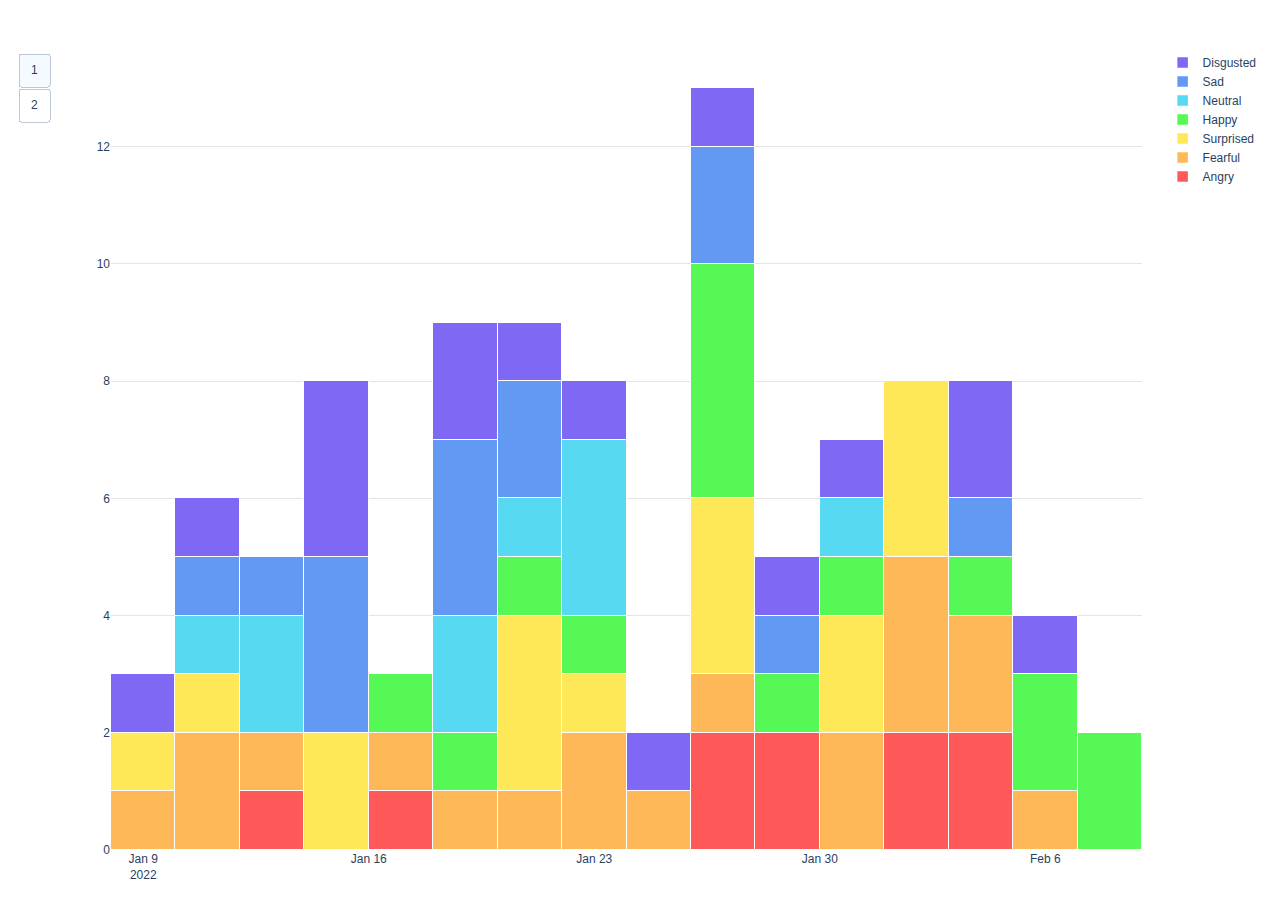
==== commit 1b333916: "[feat] Added no face and more than one faces test" ====
--- a/application/static/file.html
+++ b/application/static/file.html
@@ -1,8 +1,7 @@
-<script src="https://cdn.plot.ly/plotly-latest.min.js"></script>
 <script src="https://cdn.plot.ly/plotly-latest.min.js"></script>
 <html>
 <head><meta charset="utf-8" /></head>
 <body>
-    <div>                            <div id="55e23577-1f31-4e10-862b-9ee56aeb4628" class="plotly-graph-div" style="height:100%; width:100%;"></div>            <script type="text/javascript">                                    window.PLOTLYENV=window.PLOTLYENV || {};                                    if (document.getElementById("55e23577-1f31-4e10-862b-9ee56aeb4628")) {                    Plotly.newPlot(                        "55e23577-1f31-4e10-862b-9ee56aeb4628",                        [{"marker":{"color":"#FF5858","line":{"color":"white","width":1.5}},"name":"Angry","nbinsx":20,"x":[],"type":"histogram"},{"marker":{"color":"#FFB858","line":{"color":"white","width":1.5}},"name":"Fearful","nbinsx":20,"x":[],"type":"histogram"},{"marker":{"color":"#FFE858","line":{"color":"white","width":1.5}},"name":"Surprised","nbinsx":20,"x":[],"type":"histogram"},{"marker":{"color":"#55F855","line":{"color":"white","width":1.5}},"name":"Happy","nbinsx":20,"x":["2022-02-07"],"type":"histogram"},{"marker":{"color":"#57D9F1","line":{"color":"white","width":1.5}},"name":"Neutral","nbinsx":20,"x":["2022-02-07","2022-02-07","2022-02-07","2022-02-07"],"type":"histogram"},{"marker":{"color":"#629AF3","line":{"color":"white","width":1.5}},"name":"Sad","nbinsx":20,"x":[],"type":"histogram"},{"marker":{"color":"#7F68F4","line":{"color":"white","width":1.5}},"name":"Disgusted","nbinsx":20,"x":[],"type":"histogram"},{"marker":{"color":["#55F855","#FF5858","#FF5858","#FF5858","#FF5858","#FF5858","#FF5858","#FF5858","#FF5858","#FF5858","#FF5858","#FF5858","#FF5858","#FF5858","#FF5858","#55F855"]},"name":"Net Emotion","visible":false,"x":["2022-02-07T18:48:12.487415","2022-02-07T19:05:03.087432","2022-02-07T19:21:53.687449","2022-02-07T19:38:44.287466","2022-02-07T19:55:34.887483","2022-02-07T20:12:25.487500","2022-02-07T20:29:16.087517","2022-02-07T20:46:06.687534","2022-02-07T21:02:57.287550","2022-02-07T21:19:47.887567","2022-02-07T21:36:38.487584","2022-02-07T21:53:29.087601","2022-02-07T22:10:19.687618","2022-02-07T22:27:10.287635","2022-02-07T22:44:00.887652","2022-02-07T23:00:51.487668"],"y":[1.0,0.0,0.0,0.0,0.0,0.0,0.0,0.0,0.0,0.0,0.0,0.0,0.0,0.0,0.0,1.0],"type":"bar"}],                        {"barmode":"stack","margin":{"b":10,"l":10,"r":130,"t":40},"paper_bgcolor":"white","plot_bgcolor":"white","template":{"data":{"barpolar":[{"marker":{"line":{"color":"#E5ECF6","width":0.5},"pattern":{"fillmode":"overlay","size":10,"solidity":0.2}},"type":"barpolar"}],"bar":[{"error_x":{"color":"#2a3f5f"},"error_y":{"color":"#2a3f5f"},"marker":{"line":{"color":"#E5ECF6","width":0.5},"pattern":{"fillmode":"overlay","size":10,"solidity":0.2}},"type":"bar"}],"carpet":[{"aaxis":{"endlinecolor":"#2a3f5f","gridcolor":"white","linecolor":"white","minorgridcolor":"white","startlinecolor":"#2a3f5f"},"baxis":{"endlinecolor":"#2a3f5f","gridcolor":"white","linecolor":"white","minorgridcolor":"white","startlinecolor":"#2a3f5f"},"type":"carpet"}],"choropleth":[{"colorbar":{"outlinewidth":0,"ticks":""},"type":"choropleth"}],"contourcarpet":[{"colorbar":{"outlinewidth":0,"ticks":""},"type":"contourcarpet"}],"contour":[{"colorbar":{"outlinewidth":0,"ticks":""},"colorscale":[[0.0,"#0d0887"],[0.1111111111111111,"#46039f"],[0.2222222222222222,"#7201a8"],[0.3333333333333333,"#9c179e"],[0.4444444444444444,"#bd3786"],[0.5555555555555556,"#d8576b"],[0.6666666666666666,"#ed7953"],[0.7777777777777778,"#fb9f3a"],[0.8888888888888888,"#fdca26"],[1.0,"#f0f921"]],"type":"contour"}],"heatmapgl":[{"colorbar":{"outlinewidth":0,"ticks":""},"colorscale":[[0.0,"#0d0887"],[0.1111111111111111,"#46039f"],[0.2222222222222222,"#7201a8"],[0.3333333333333333,"#9c179e"],[0.4444444444444444,"#bd3786"],[0.5555555555555556,"#d8576b"],[0.6666666666666666,"#ed7953"],[0.7777777777777778,"#fb9f3a"],[0.8888888888888888,"#fdca26"],[1.0,"#f0f921"]],"type":"heatmapgl"}],"heatmap":[{"colorbar":{"outlinewidth":0,"ticks":""},"colorscale":[[0.0,"#0d0887"],[0.1111111111111111,"#46039f"],[0.2222222222222222,"#7201a8"],[0.3333333333333333,"#9c179e"],[0.4444444444444444,"#bd3786"],[0.5555555555555556,"#d8576b"],[0.6666666666666666,"#ed7953"],[0.7777777777777778,"#fb9f3a"],[0.8888888888888888,"#fdca26"],[1.0,"#f0f921"]],"type":"heatmap"}],"histogram2dcontour":[{"colorbar":{"outlinewidth":0,"ticks":""},"colorscale":[[0.0,"#0d0887"],[0.1111111111111111,"#46039f"],[0.2222222222222222,"#7201a8"],[0.3333333333333333,"#9c179e"],[0.4444444444444444,"#bd3786"],[0.5555555555555556,"#d8576b"],[0.6666666666666666,"#ed7953"],[0.7777777777777778,"#fb9f3a"],[0.8888888888888888,"#fdca26"],[1.0,"#f0f921"]],"type":"histogram2dcontour"}],"histogram2d":[{"colorbar":{"outlinewidth":0,"ticks":""},"colorscale":[[0.0,"#0d0887"],[0.1111111111111111,"#46039f"],[0.2222222222222222,"#7201a8"],[0.3333333333333333,"#9c179e"],[0.4444444444444444,"#bd3786"],[0.5555555555555556,"#d8576b"],[0.6666666666666666,"#ed7953"],[0.7777777777777778,"#fb9f3a"],[0.8888888888888888,"#fdca26"],[1.0,"#f0f921"]],"type":"histogram2d"}],"histogram":[{"marker":{"pattern":{"fillmode":"overlay","size":10,"solidity":0.2}},"type":"histogram"}],"mesh3d":[{"colorbar":{"outlinewidth":0,"ticks":""},"type":"mesh3d"}],"parcoords":[{"line":{"colorbar":{"outlinewidth":0,"ticks":""}},"type":"parcoords"}],"pie":[{"automargin":true,"type":"pie"}],"scatter3d":[{"line":{"colorbar":{"outlinewidth":0,"ticks":""}},"marker":{"colorbar":{"outlinewidth":0,"ticks":""}},"type":"scatter3d"}],"scattercarpet":[{"marker":{"colorbar":{"outlinewidth":0,"ticks":""}},"type":"scattercarpet"}],"scattergeo":[{"marker":{"colorbar":{"outlinewidth":0,"ticks":""}},"type":"scattergeo"}],"scattergl":[{"marker":{"colorbar":{"outlinewidth":0,"ticks":""}},"type":"scattergl"}],"scattermapbox":[{"marker":{"colorbar":{"outlinewidth":0,"ticks":""}},"type":"scattermapbox"}],"scatterpolargl":[{"marker":{"colorbar":{"outlinewidth":0,"ticks":""}},"type":"scatterpolargl"}],"scatterpolar":[{"marker":{"colorbar":{"outlinewidth":0,"ticks":""}},"type":"scatterpolar"}],"scatter":[{"marker":{"colorbar":{"outlinewidth":0,"ticks":""}},"type":"scatter"}],"scatterternary":[{"marker":{"colorbar":{"outlinewidth":0,"ticks":""}},"type":"scatterternary"}],"surface":[{"colorbar":{"outlinewidth":0,"ticks":""},"colorscale":[[0.0,"#0d0887"],[0.1111111111111111,"#46039f"],[0.2222222222222222,"#7201a8"],[0.3333333333333333,"#9c179e"],[0.4444444444444444,"#bd3786"],[0.5555555555555556,"#d8576b"],[0.6666666666666666,"#ed7953"],[0.7777777777777778,"#fb9f3a"],[0.8888888888888888,"#fdca26"],[1.0,"#f0f921"]],"type":"surface"}],"table":[{"cells":{"fill":{"color":"#EBF0F8"},"line":{"color":"white"}},"header":{"fill":{"color":"#C8D4E3"},"line":{"color":"white"}},"type":"table"}]},"layout":{"annotationdefaults":{"arrowcolor":"#2a3f5f","arrowhead":0,"arrowwidth":1},"autotypenumbers":"strict","coloraxis":{"colorbar":{"outlinewidth":0,"ticks":""}},"colorscale":{"diverging":[[0,"#8e0152"],[0.1,"#c51b7d"],[0.2,"#de77ae"],[0.3,"#f1b6da"],[0.4,"#fde0ef"],[0.5,"#f7f7f7"],[0.6,"#e6f5d0"],[0.7,"#b8e186"],[0.8,"#7fbc41"],[0.9,"#4d9221"],[1,"#276419"]],"sequential":[[0.0,"#0d0887"],[0.1111111111111111,"#46039f"],[0.2222222222222222,"#7201a8"],[0.3333333333333333,"#9c179e"],[0.4444444444444444,"#bd3786"],[0.5555555555555556,"#d8576b"],[0.6666666666666666,"#ed7953"],[0.7777777777777778,"#fb9f3a"],[0.8888888888888888,"#fdca26"],[1.0,"#f0f921"]],"sequentialminus":[[0.0,"#0d0887"],[0.1111111111111111,"#46039f"],[0.2222222222222222,"#7201a8"],[0.3333333333333333,"#9c179e"],[0.4444444444444444,"#bd3786"],[0.5555555555555556,"#d8576b"],[0.6666666666666666,"#ed7953"],[0.7777777777777778,"#fb9f3a"],[0.8888888888888888,"#fdca26"],[1.0,"#f0f921"]]},"colorway":["#636efa","#EF553B","#00cc96","#ab63fa","#FFA15A","#19d3f3","#FF6692","#B6E880","#FF97FF","#FECB52"],"font":{"color":"#2a3f5f"},"geo":{"bgcolor":"white","lakecolor":"white","landcolor":"#E5ECF6","showlakes":true,"showland":true,"subunitcolor":"white"},"hoverlabel":{"align":"left"},"hovermode":"closest","mapbox":{"style":"light"},"paper_bgcolor":"white","plot_bgcolor":"#E5ECF6","polar":{"angularaxis":{"gridcolor":"white","linecolor":"white","ticks":""},"bgcolor":"#E5ECF6","radialaxis":{"gridcolor":"white","linecolor":"white","ticks":""}},"scene":{"xaxis":{"backgroundcolor":"#E5ECF6","gridcolor":"white","gridwidth":2,"linecolor":"white","showbackground":true,"ticks":"","zerolinecolor":"white"},"yaxis":{"backgroundcolor":"#E5ECF6","gridcolor":"white","gridwidth":2,"linecolor":"white","showbackground":true,"ticks":"","zerolinecolor":"white"},"zaxis":{"backgroundcolor":"#E5ECF6","gridcolor":"white","gridwidth":2,"linecolor":"white","showbackground":true,"ticks":"","zerolinecolor":"white"}},"shapedefaults":{"line":{"color":"#2a3f5f"}},"ternary":{"aaxis":{"gridcolor":"white","linecolor":"white","ticks":""},"baxis":{"gridcolor":"white","linecolor":"white","ticks":""},"bgcolor":"#E5ECF6","caxis":{"gridcolor":"white","linecolor":"white","ticks":""}},"title":{"x":0.05},"xaxis":{"automargin":true,"gridcolor":"white","linecolor":"white","ticks":"","title":{"standoff":15},"zerolinecolor":"white","zerolinewidth":2},"yaxis":{"automargin":true,"gridcolor":"white","linecolor":"white","ticks":"","title":{"standoff":15},"zerolinecolor":"white","zerolinewidth":2}}},"updatemenus":[{"buttons":[{"args":[{"visible":[true,true,true,true,true,true,true,false]},{"barmode":"stack","margin":{"l":10,"b":10,"r":130,"t":40}}],"label":"1","method":"update"},{"args":[{"visible":[false,false,false,false,false,false,false,true]},{"hovermode":"x","margin":{"l":10,"b":20,"r":30,"t":40}}],"label":"2","method":"update"}],"pad":{"r":10,"t":5},"type":"buttons"}],"yaxis":{"gridcolor":"#E5E5E5","gridwidth":1,"showgrid":true}},                        {"responsive": true}                    )                };                            </script>        </div>
+    <div>                            <div id="25cc84c5-5bbf-43ca-a8c5-d79ad234ef7f" class="plotly-graph-div" style="height:100%; width:100%;"></div>            <script type="text/javascript">                                    window.PLOTLYENV=window.PLOTLYENV || {};                                    if (document.getElementById("25cc84c5-5bbf-43ca-a8c5-d79ad234ef7f")) {                    Plotly.newPlot(                        "25cc84c5-5bbf-43ca-a8c5-d79ad234ef7f",                        [{"marker":{"color":"#FF5858","line":{"color":"white","width":1.5}},"name":"Angry","nbinsx":20,"x":["2022-01-28","2022-01-16","2022-01-28","2022-01-26","2022-02-01","2022-01-26","2022-02-04","2022-02-01","2022-02-04","2022-01-13"],"type":"histogram"},{"marker":{"color":"#FFB858","line":{"color":"white","width":1.5}},"name":"Fearful","nbinsx":20,"x":["2022-02-01","2022-01-23","2022-01-21","2022-02-02","2022-01-31","2022-01-09","2022-01-11","2022-01-17","2022-01-25","2022-01-11","2022-01-18","2022-01-27","2022-01-13","2022-02-05","2022-01-23","2022-02-03","2022-02-01","2022-01-31","2022-02-04"],"type":"histogram"},{"marker":{"color":"#FFE858","line":{"color":"white","width":1.5}},"name":"Surprised","nbinsx":20,"x":["2022-01-31","2022-01-21","2022-02-02","2022-01-26","2022-01-31","2022-01-09","2022-01-14","2022-01-21","2022-01-23","2022-01-27","2022-01-14","2022-02-01","2022-01-21","2022-02-02","2022-01-10","2022-01-26"],"type":"histogram"},{"marker":{"color":"#55F855","line":{"color":"white","width":1.5}},"name":"Happy","nbinsx":20,"x":["2022-01-26","2022-01-21","2022-02-06","2022-01-28","2022-01-26","2022-01-27","2022-02-07","2022-01-27","2022-02-07","2022-02-04","2022-01-19","2022-01-30","2022-01-23","2022-02-05","2022-01-16"],"type":"histogram"},{"marker":{"color":"#57D9F1","line":{"color":"white","width":1.5}},"name":"Neutral","nbinsx":20,"x":["2022-01-13","2022-01-12","2022-01-11","2022-01-18","2022-01-20","2022-01-23","2022-01-31","2022-01-23","2022-01-23","2022-01-19"],"type":"histogram"},{"marker":{"color":"#629AF3","line":{"color":"white","width":1.5}},"name":"Sad","nbinsx":20,"x":["2022-01-21","2022-01-19","2022-01-14","2022-01-27","2022-01-15","2022-01-29","2022-01-18","2022-01-26","2022-01-19","2022-01-13","2022-02-03","2022-01-15","2022-01-20","2022-01-10"],"type":"histogram"},{"marker":{"color":"#7F68F4","line":{"color":"white","width":1.5}},"name":"Disgusted","nbinsx":20,"x":["2022-01-19","2022-01-23","2022-01-30","2022-02-03","2022-01-15","2022-01-26","2022-02-06","2022-01-24","2022-01-10","2022-01-28","2022-02-03","2022-01-14","2022-01-18","2022-01-15","2022-01-20","2022-01-09"],"type":"histogram"},{"marker":{"color":["#FF5858","#55F855","#FF5858","#FF5858","#55F855","#55F855","#55F855","#55F855","#55F855","#FF5858","#55F855","#55F855","#FF5858","#FF5858","#FF5858","#55F855"]},"name":"Net Emotion","visible":false,"x":["2022-01-10T23:11:43.720447","2022-01-12T19:28:24.028884","2022-01-14T15:45:04.337322","2022-01-16T12:01:44.645760","2022-01-18T08:18:24.954197","2022-01-20T04:35:05.262635","2022-01-22T00:51:45.571073","2022-01-23T21:08:25.879510","2022-01-25T17:25:06.187948","2022-01-27T13:41:46.496385","2022-01-29T09:58:26.804823","2022-01-31T06:15:07.113260","2022-02-02T02:31:47.421698","2022-02-03T22:48:27.730136","2022-02-05T19:05:08.038573","2022-02-07T15:21:48.347011"],"y":[-1.1,0.4,-1.3,-2.4,0.19999999999999996,0.6000000000000001,0.9000000000000001,0.4,0.39999999999999997,-0.8000000000000003,0.7000000000000002,1.0,-2.8,-1.4,-0.30000000000000004,2.2],"type":"bar"}],                        {"barmode":"stack","margin":{"b":10,"l":10,"r":130,"t":40},"paper_bgcolor":"white","plot_bgcolor":"white","template":{"data":{"barpolar":[{"marker":{"line":{"color":"#E5ECF6","width":0.5},"pattern":{"fillmode":"overlay","size":10,"solidity":0.2}},"type":"barpolar"}],"bar":[{"error_x":{"color":"#2a3f5f"},"error_y":{"color":"#2a3f5f"},"marker":{"line":{"color":"#E5ECF6","width":0.5},"pattern":{"fillmode":"overlay","size":10,"solidity":0.2}},"type":"bar"}],"carpet":[{"aaxis":{"endlinecolor":"#2a3f5f","gridcolor":"white","linecolor":"white","minorgridcolor":"white","startlinecolor":"#2a3f5f"},"baxis":{"endlinecolor":"#2a3f5f","gridcolor":"white","linecolor":"white","minorgridcolor":"white","startlinecolor":"#2a3f5f"},"type":"carpet"}],"choropleth":[{"colorbar":{"outlinewidth":0,"ticks":""},"type":"choropleth"}],"contourcarpet":[{"colorbar":{"outlinewidth":0,"ticks":""},"type":"contourcarpet"}],"contour":[{"colorbar":{"outlinewidth":0,"ticks":""},"colorscale":[[0.0,"#0d0887"],[0.1111111111111111,"#46039f"],[0.2222222222222222,"#7201a8"],[0.3333333333333333,"#9c179e"],[0.4444444444444444,"#bd3786"],[0.5555555555555556,"#d8576b"],[0.6666666666666666,"#ed7953"],[0.7777777777777778,"#fb9f3a"],[0.8888888888888888,"#fdca26"],[1.0,"#f0f921"]],"type":"contour"}],"heatmapgl":[{"colorbar":{"outlinewidth":0,"ticks":""},"colorscale":[[0.0,"#0d0887"],[0.1111111111111111,"#46039f"],[0.2222222222222222,"#7201a8"],[0.3333333333333333,"#9c179e"],[0.4444444444444444,"#bd3786"],[0.5555555555555556,"#d8576b"],[0.6666666666666666,"#ed7953"],[0.7777777777777778,"#fb9f3a"],[0.8888888888888888,"#fdca26"],[1.0,"#f0f921"]],"type":"heatmapgl"}],"heatmap":[{"colorbar":{"outlinewidth":0,"ticks":""},"colorscale":[[0.0,"#0d0887"],[0.1111111111111111,"#46039f"],[0.2222222222222222,"#7201a8"],[0.3333333333333333,"#9c179e"],[0.4444444444444444,"#bd3786"],[0.5555555555555556,"#d8576b"],[0.6666666666666666,"#ed7953"],[0.7777777777777778,"#fb9f3a"],[0.8888888888888888,"#fdca26"],[1.0,"#f0f921"]],"type":"heatmap"}],"histogram2dcontour":[{"colorbar":{"outlinewidth":0,"ticks":""},"colorscale":[[0.0,"#0d0887"],[0.1111111111111111,"#46039f"],[0.2222222222222222,"#7201a8"],[0.3333333333333333,"#9c179e"],[0.4444444444444444,"#bd3786"],[0.5555555555555556,"#d8576b"],[0.6666666666666666,"#ed7953"],[0.7777777777777778,"#fb9f3a"],[0.8888888888888888,"#fdca26"],[1.0,"#f0f921"]],"type":"histogram2dcontour"}],"histogram2d":[{"colorbar":{"outlinewidth":0,"ticks":""},"colorscale":[[0.0,"#0d0887"],[0.1111111111111111,"#46039f"],[0.2222222222222222,"#7201a8"],[0.3333333333333333,"#9c179e"],[0.4444444444444444,"#bd3786"],[0.5555555555555556,"#d8576b"],[0.6666666666666666,"#ed7953"],[0.7777777777777778,"#fb9f3a"],[0.8888888888888888,"#fdca26"],[1.0,"#f0f921"]],"type":"histogram2d"}],"histogram":[{"marker":{"pattern":{"fillmode":"overlay","size":10,"solidity":0.2}},"type":"histogram"}],"mesh3d":[{"colorbar":{"outlinewidth":0,"ticks":""},"type":"mesh3d"}],"parcoords":[{"line":{"colorbar":{"outlinewidth":0,"ticks":""}},"type":"parcoords"}],"pie":[{"automargin":true,"type":"pie"}],"scatter3d":[{"line":{"colorbar":{"outlinewidth":0,"ticks":""}},"marker":{"colorbar":{"outlinewidth":0,"ticks":""}},"type":"scatter3d"}],"scattercarpet":[{"marker":{"colorbar":{"outlinewidth":0,"ticks":""}},"type":"scattercarpet"}],"scattergeo":[{"marker":{"colorbar":{"outlinewidth":0,"ticks":""}},"type":"scattergeo"}],"scattergl":[{"marker":{"colorbar":{"outlinewidth":0,"ticks":""}},"type":"scattergl"}],"scattermapbox":[{"marker":{"colorbar":{"outlinewidth":0,"ticks":""}},"type":"scattermapbox"}],"scatterpolargl":[{"marker":{"colorbar":{"outlinewidth":0,"ticks":""}},"type":"scatterpolargl"}],"scatterpolar":[{"marker":{"colorbar":{"outlinewidth":0,"ticks":""}},"type":"scatterpolar"}],"scatter":[{"marker":{"colorbar":{"outlinewidth":0,"ticks":""}},"type":"scatter"}],"scatterternary":[{"marker":{"colorbar":{"outlinewidth":0,"ticks":""}},"type":"scatterternary"}],"surface":[{"colorbar":{"outlinewidth":0,"ticks":""},"colorscale":[[0.0,"#0d0887"],[0.1111111111111111,"#46039f"],[0.2222222222222222,"#7201a8"],[0.3333333333333333,"#9c179e"],[0.4444444444444444,"#bd3786"],[0.5555555555555556,"#d8576b"],[0.6666666666666666,"#ed7953"],[0.7777777777777778,"#fb9f3a"],[0.8888888888888888,"#fdca26"],[1.0,"#f0f921"]],"type":"surface"}],"table":[{"cells":{"fill":{"color":"#EBF0F8"},"line":{"color":"white"}},"header":{"fill":{"color":"#C8D4E3"},"line":{"color":"white"}},"type":"table"}]},"layout":{"annotationdefaults":{"arrowcolor":"#2a3f5f","arrowhead":0,"arrowwidth":1},"autotypenumbers":"strict","coloraxis":{"colorbar":{"outlinewidth":0,"ticks":""}},"colorscale":{"diverging":[[0,"#8e0152"],[0.1,"#c51b7d"],[0.2,"#de77ae"],[0.3,"#f1b6da"],[0.4,"#fde0ef"],[0.5,"#f7f7f7"],[0.6,"#e6f5d0"],[0.7,"#b8e186"],[0.8,"#7fbc41"],[0.9,"#4d9221"],[1,"#276419"]],"sequential":[[0.0,"#0d0887"],[0.1111111111111111,"#46039f"],[0.2222222222222222,"#7201a8"],[0.3333333333333333,"#9c179e"],[0.4444444444444444,"#bd3786"],[0.5555555555555556,"#d8576b"],[0.6666666666666666,"#ed7953"],[0.7777777777777778,"#fb9f3a"],[0.8888888888888888,"#fdca26"],[1.0,"#f0f921"]],"sequentialminus":[[0.0,"#0d0887"],[0.1111111111111111,"#46039f"],[0.2222222222222222,"#7201a8"],[0.3333333333333333,"#9c179e"],[0.4444444444444444,"#bd3786"],[0.5555555555555556,"#d8576b"],[0.6666666666666666,"#ed7953"],[0.7777777777777778,"#fb9f3a"],[0.8888888888888888,"#fdca26"],[1.0,"#f0f921"]]},"colorway":["#636efa","#EF553B","#00cc96","#ab63fa","#FFA15A","#19d3f3","#FF6692","#B6E880","#FF97FF","#FECB52"],"font":{"color":"#2a3f5f"},"geo":{"bgcolor":"white","lakecolor":"white","landcolor":"#E5ECF6","showlakes":true,"showland":true,"subunitcolor":"white"},"hoverlabel":{"align":"left"},"hovermode":"closest","mapbox":{"style":"light"},"paper_bgcolor":"white","plot_bgcolor":"#E5ECF6","polar":{"angularaxis":{"gridcolor":"white","linecolor":"white","ticks":""},"bgcolor":"#E5ECF6","radialaxis":{"gridcolor":"white","linecolor":"white","ticks":""}},"scene":{"xaxis":{"backgroundcolor":"#E5ECF6","gridcolor":"white","gridwidth":2,"linecolor":"white","showbackground":true,"ticks":"","zerolinecolor":"white"},"yaxis":{"backgroundcolor":"#E5ECF6","gridcolor":"white","gridwidth":2,"linecolor":"white","showbackground":true,"ticks":"","zerolinecolor":"white"},"zaxis":{"backgroundcolor":"#E5ECF6","gridcolor":"white","gridwidth":2,"linecolor":"white","showbackground":true,"ticks":"","zerolinecolor":"white"}},"shapedefaults":{"line":{"color":"#2a3f5f"}},"ternary":{"aaxis":{"gridcolor":"white","linecolor":"white","ticks":""},"baxis":{"gridcolor":"white","linecolor":"white","ticks":""},"bgcolor":"#E5ECF6","caxis":{"gridcolor":"white","linecolor":"white","ticks":""}},"title":{"x":0.05},"xaxis":{"automargin":true,"gridcolor":"white","linecolor":"white","ticks":"","title":{"standoff":15},"zerolinecolor":"white","zerolinewidth":2},"yaxis":{"automargin":true,"gridcolor":"white","linecolor":"white","ticks":"","title":{"standoff":15},"zerolinecolor":"white","zerolinewidth":2}}},"updatemenus":[{"buttons":[{"args":[{"visible":[true,true,true,true,true,true,true,false]},{"barmode":"stack","margin":{"l":10,"b":10,"r":130,"t":40}}],"label":"1","method":"update"},{"args":[{"visible":[false,false,false,false,false,false,false,true]},{"hovermode":"x","margin":{"l":10,"b":20,"r":30,"t":40}}],"label":"2","method":"update"}],"pad":{"r":10,"t":5},"type":"buttons"}],"yaxis":{"gridcolor":"#E5E5E5","gridwidth":1,"showgrid":true}},                        {"responsive": true}                    )                };                            </script>        </div>
 </body>
 </html>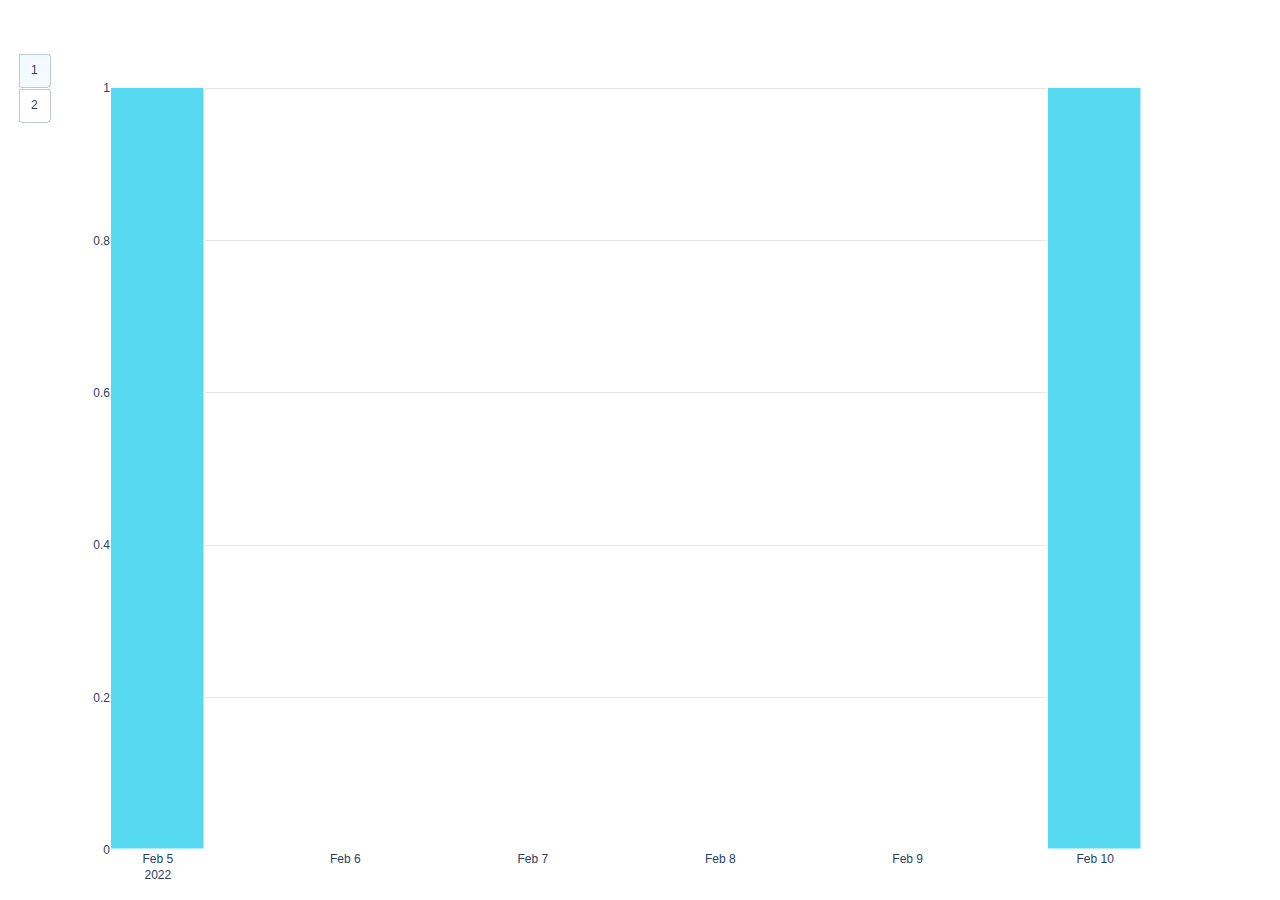
==== commit a92dfc43: "[feat] Consistency test for predict" ====
--- a/application/static/file.html
+++ b/application/static/file.html
@@ -2,6 +2,6 @@
 <html>
 <head><meta charset="utf-8" /></head>
 <body>
-    <div>                            <div id="25cc84c5-5bbf-43ca-a8c5-d79ad234ef7f" class="plotly-graph-div" style="height:100%; width:100%;"></div>            <script type="text/javascript">                                    window.PLOTLYENV=window.PLOTLYENV || {};                                    if (document.getElementById("25cc84c5-5bbf-43ca-a8c5-d79ad234ef7f")) {                    Plotly.newPlot(                        "25cc84c5-5bbf-43ca-a8c5-d79ad234ef7f",                        [{"marker":{"color":"#FF5858","line":{"color":"white","width":1.5}},"name":"Angry","nbinsx":20,"x":["2022-01-28","2022-01-16","2022-01-28","2022-01-26","2022-02-01","2022-01-26","2022-02-04","2022-02-01","2022-02-04","2022-01-13"],"type":"histogram"},{"marker":{"color":"#FFB858","line":{"color":"white","width":1.5}},"name":"Fearful","nbinsx":20,"x":["2022-02-01","2022-01-23","2022-01-21","2022-02-02","2022-01-31","2022-01-09","2022-01-11","2022-01-17","2022-01-25","2022-01-11","2022-01-18","2022-01-27","2022-01-13","2022-02-05","2022-01-23","2022-02-03","2022-02-01","2022-01-31","2022-02-04"],"type":"histogram"},{"marker":{"color":"#FFE858","line":{"color":"white","width":1.5}},"name":"Surprised","nbinsx":20,"x":["2022-01-31","2022-01-21","2022-02-02","2022-01-26","2022-01-31","2022-01-09","2022-01-14","2022-01-21","2022-01-23","2022-01-27","2022-01-14","2022-02-01","2022-01-21","2022-02-02","2022-01-10","2022-01-26"],"type":"histogram"},{"marker":{"color":"#55F855","line":{"color":"white","width":1.5}},"name":"Happy","nbinsx":20,"x":["2022-01-26","2022-01-21","2022-02-06","2022-01-28","2022-01-26","2022-01-27","2022-02-07","2022-01-27","2022-02-07","2022-02-04","2022-01-19","2022-01-30","2022-01-23","2022-02-05","2022-01-16"],"type":"histogram"},{"marker":{"color":"#57D9F1","line":{"color":"white","width":1.5}},"name":"Neutral","nbinsx":20,"x":["2022-01-13","2022-01-12","2022-01-11","2022-01-18","2022-01-20","2022-01-23","2022-01-31","2022-01-23","2022-01-23","2022-01-19"],"type":"histogram"},{"marker":{"color":"#629AF3","line":{"color":"white","width":1.5}},"name":"Sad","nbinsx":20,"x":["2022-01-21","2022-01-19","2022-01-14","2022-01-27","2022-01-15","2022-01-29","2022-01-18","2022-01-26","2022-01-19","2022-01-13","2022-02-03","2022-01-15","2022-01-20","2022-01-10"],"type":"histogram"},{"marker":{"color":"#7F68F4","line":{"color":"white","width":1.5}},"name":"Disgusted","nbinsx":20,"x":["2022-01-19","2022-01-23","2022-01-30","2022-02-03","2022-01-15","2022-01-26","2022-02-06","2022-01-24","2022-01-10","2022-01-28","2022-02-03","2022-01-14","2022-01-18","2022-01-15","2022-01-20","2022-01-09"],"type":"histogram"},{"marker":{"color":["#FF5858","#55F855","#FF5858","#FF5858","#55F855","#55F855","#55F855","#55F855","#55F855","#FF5858","#55F855","#55F855","#FF5858","#FF5858","#FF5858","#55F855"]},"name":"Net Emotion","visible":false,"x":["2022-01-10T23:11:43.720447","2022-01-12T19:28:24.028884","2022-01-14T15:45:04.337322","2022-01-16T12:01:44.645760","2022-01-18T08:18:24.954197","2022-01-20T04:35:05.262635","2022-01-22T00:51:45.571073","2022-01-23T21:08:25.879510","2022-01-25T17:25:06.187948","2022-01-27T13:41:46.496385","2022-01-29T09:58:26.804823","2022-01-31T06:15:07.113260","2022-02-02T02:31:47.421698","2022-02-03T22:48:27.730136","2022-02-05T19:05:08.038573","2022-02-07T15:21:48.347011"],"y":[-1.1,0.4,-1.3,-2.4,0.19999999999999996,0.6000000000000001,0.9000000000000001,0.4,0.39999999999999997,-0.8000000000000003,0.7000000000000002,1.0,-2.8,-1.4,-0.30000000000000004,2.2],"type":"bar"}],                        {"barmode":"stack","margin":{"b":10,"l":10,"r":130,"t":40},"paper_bgcolor":"white","plot_bgcolor":"white","template":{"data":{"barpolar":[{"marker":{"line":{"color":"#E5ECF6","width":0.5},"pattern":{"fillmode":"overlay","size":10,"solidity":0.2}},"type":"barpolar"}],"bar":[{"error_x":{"color":"#2a3f5f"},"error_y":{"color":"#2a3f5f"},"marker":{"line":{"color":"#E5ECF6","width":0.5},"pattern":{"fillmode":"overlay","size":10,"solidity":0.2}},"type":"bar"}],"carpet":[{"aaxis":{"endlinecolor":"#2a3f5f","gridcolor":"white","linecolor":"white","minorgridcolor":"white","startlinecolor":"#2a3f5f"},"baxis":{"endlinecolor":"#2a3f5f","gridcolor":"white","linecolor":"white","minorgridcolor":"white","startlinecolor":"#2a3f5f"},"type":"carpet"}],"choropleth":[{"colorbar":{"outlinewidth":0,"ticks":""},"type":"choropleth"}],"contourcarpet":[{"colorbar":{"outlinewidth":0,"ticks":""},"type":"contourcarpet"}],"contour":[{"colorbar":{"outlinewidth":0,"ticks":""},"colorscale":[[0.0,"#0d0887"],[0.1111111111111111,"#46039f"],[0.2222222222222222,"#7201a8"],[0.3333333333333333,"#9c179e"],[0.4444444444444444,"#bd3786"],[0.5555555555555556,"#d8576b"],[0.6666666666666666,"#ed7953"],[0.7777777777777778,"#fb9f3a"],[0.8888888888888888,"#fdca26"],[1.0,"#f0f921"]],"type":"contour"}],"heatmapgl":[{"colorbar":{"outlinewidth":0,"ticks":""},"colorscale":[[0.0,"#0d0887"],[0.1111111111111111,"#46039f"],[0.2222222222222222,"#7201a8"],[0.3333333333333333,"#9c179e"],[0.4444444444444444,"#bd3786"],[0.5555555555555556,"#d8576b"],[0.6666666666666666,"#ed7953"],[0.7777777777777778,"#fb9f3a"],[0.8888888888888888,"#fdca26"],[1.0,"#f0f921"]],"type":"heatmapgl"}],"heatmap":[{"colorbar":{"outlinewidth":0,"ticks":""},"colorscale":[[0.0,"#0d0887"],[0.1111111111111111,"#46039f"],[0.2222222222222222,"#7201a8"],[0.3333333333333333,"#9c179e"],[0.4444444444444444,"#bd3786"],[0.5555555555555556,"#d8576b"],[0.6666666666666666,"#ed7953"],[0.7777777777777778,"#fb9f3a"],[0.8888888888888888,"#fdca26"],[1.0,"#f0f921"]],"type":"heatmap"}],"histogram2dcontour":[{"colorbar":{"outlinewidth":0,"ticks":""},"colorscale":[[0.0,"#0d0887"],[0.1111111111111111,"#46039f"],[0.2222222222222222,"#7201a8"],[0.3333333333333333,"#9c179e"],[0.4444444444444444,"#bd3786"],[0.5555555555555556,"#d8576b"],[0.6666666666666666,"#ed7953"],[0.7777777777777778,"#fb9f3a"],[0.8888888888888888,"#fdca26"],[1.0,"#f0f921"]],"type":"histogram2dcontour"}],"histogram2d":[{"colorbar":{"outlinewidth":0,"ticks":""},"colorscale":[[0.0,"#0d0887"],[0.1111111111111111,"#46039f"],[0.2222222222222222,"#7201a8"],[0.3333333333333333,"#9c179e"],[0.4444444444444444,"#bd3786"],[0.5555555555555556,"#d8576b"],[0.6666666666666666,"#ed7953"],[0.7777777777777778,"#fb9f3a"],[0.8888888888888888,"#fdca26"],[1.0,"#f0f921"]],"type":"histogram2d"}],"histogram":[{"marker":{"pattern":{"fillmode":"overlay","size":10,"solidity":0.2}},"type":"histogram"}],"mesh3d":[{"colorbar":{"outlinewidth":0,"ticks":""},"type":"mesh3d"}],"parcoords":[{"line":{"colorbar":{"outlinewidth":0,"ticks":""}},"type":"parcoords"}],"pie":[{"automargin":true,"type":"pie"}],"scatter3d":[{"line":{"colorbar":{"outlinewidth":0,"ticks":""}},"marker":{"colorbar":{"outlinewidth":0,"ticks":""}},"type":"scatter3d"}],"scattercarpet":[{"marker":{"colorbar":{"outlinewidth":0,"ticks":""}},"type":"scattercarpet"}],"scattergeo":[{"marker":{"colorbar":{"outlinewidth":0,"ticks":""}},"type":"scattergeo"}],"scattergl":[{"marker":{"colorbar":{"outlinewidth":0,"ticks":""}},"type":"scattergl"}],"scattermapbox":[{"marker":{"colorbar":{"outlinewidth":0,"ticks":""}},"type":"scattermapbox"}],"scatterpolargl":[{"marker":{"colorbar":{"outlinewidth":0,"ticks":""}},"type":"scatterpolargl"}],"scatterpolar":[{"marker":{"colorbar":{"outlinewidth":0,"ticks":""}},"type":"scatterpolar"}],"scatter":[{"marker":{"colorbar":{"outlinewidth":0,"ticks":""}},"type":"scatter"}],"scatterternary":[{"marker":{"colorbar":{"outlinewidth":0,"ticks":""}},"type":"scatterternary"}],"surface":[{"colorbar":{"outlinewidth":0,"ticks":""},"colorscale":[[0.0,"#0d0887"],[0.1111111111111111,"#46039f"],[0.2222222222222222,"#7201a8"],[0.3333333333333333,"#9c179e"],[0.4444444444444444,"#bd3786"],[0.5555555555555556,"#d8576b"],[0.6666666666666666,"#ed7953"],[0.7777777777777778,"#fb9f3a"],[0.8888888888888888,"#fdca26"],[1.0,"#f0f921"]],"type":"surface"}],"table":[{"cells":{"fill":{"color":"#EBF0F8"},"line":{"color":"white"}},"header":{"fill":{"color":"#C8D4E3"},"line":{"color":"white"}},"type":"table"}]},"layout":{"annotationdefaults":{"arrowcolor":"#2a3f5f","arrowhead":0,"arrowwidth":1},"autotypenumbers":"strict","coloraxis":{"colorbar":{"outlinewidth":0,"ticks":""}},"colorscale":{"diverging":[[0,"#8e0152"],[0.1,"#c51b7d"],[0.2,"#de77ae"],[0.3,"#f1b6da"],[0.4,"#fde0ef"],[0.5,"#f7f7f7"],[0.6,"#e6f5d0"],[0.7,"#b8e186"],[0.8,"#7fbc41"],[0.9,"#4d9221"],[1,"#276419"]],"sequential":[[0.0,"#0d0887"],[0.1111111111111111,"#46039f"],[0.2222222222222222,"#7201a8"],[0.3333333333333333,"#9c179e"],[0.4444444444444444,"#bd3786"],[0.5555555555555556,"#d8576b"],[0.6666666666666666,"#ed7953"],[0.7777777777777778,"#fb9f3a"],[0.8888888888888888,"#fdca26"],[1.0,"#f0f921"]],"sequentialminus":[[0.0,"#0d0887"],[0.1111111111111111,"#46039f"],[0.2222222222222222,"#7201a8"],[0.3333333333333333,"#9c179e"],[0.4444444444444444,"#bd3786"],[0.5555555555555556,"#d8576b"],[0.6666666666666666,"#ed7953"],[0.7777777777777778,"#fb9f3a"],[0.8888888888888888,"#fdca26"],[1.0,"#f0f921"]]},"colorway":["#636efa","#EF553B","#00cc96","#ab63fa","#FFA15A","#19d3f3","#FF6692","#B6E880","#FF97FF","#FECB52"],"font":{"color":"#2a3f5f"},"geo":{"bgcolor":"white","lakecolor":"white","landcolor":"#E5ECF6","showlakes":true,"showland":true,"subunitcolor":"white"},"hoverlabel":{"align":"left"},"hovermode":"closest","mapbox":{"style":"light"},"paper_bgcolor":"white","plot_bgcolor":"#E5ECF6","polar":{"angularaxis":{"gridcolor":"white","linecolor":"white","ticks":""},"bgcolor":"#E5ECF6","radialaxis":{"gridcolor":"white","linecolor":"white","ticks":""}},"scene":{"xaxis":{"backgroundcolor":"#E5ECF6","gridcolor":"white","gridwidth":2,"linecolor":"white","showbackground":true,"ticks":"","zerolinecolor":"white"},"yaxis":{"backgroundcolor":"#E5ECF6","gridcolor":"white","gridwidth":2,"linecolor":"white","showbackground":true,"ticks":"","zerolinecolor":"white"},"zaxis":{"backgroundcolor":"#E5ECF6","gridcolor":"white","gridwidth":2,"linecolor":"white","showbackground":true,"ticks":"","zerolinecolor":"white"}},"shapedefaults":{"line":{"color":"#2a3f5f"}},"ternary":{"aaxis":{"gridcolor":"white","linecolor":"white","ticks":""},"baxis":{"gridcolor":"white","linecolor":"white","ticks":""},"bgcolor":"#E5ECF6","caxis":{"gridcolor":"white","linecolor":"white","ticks":""}},"title":{"x":0.05},"xaxis":{"automargin":true,"gridcolor":"white","linecolor":"white","ticks":"","title":{"standoff":15},"zerolinecolor":"white","zerolinewidth":2},"yaxis":{"automargin":true,"gridcolor":"white","linecolor":"white","ticks":"","title":{"standoff":15},"zerolinecolor":"white","zerolinewidth":2}}},"updatemenus":[{"buttons":[{"args":[{"visible":[true,true,true,true,true,true,true,false]},{"barmode":"stack","margin":{"l":10,"b":10,"r":130,"t":40}}],"label":"1","method":"update"},{"args":[{"visible":[false,false,false,false,false,false,false,true]},{"hovermode":"x","margin":{"l":10,"b":20,"r":30,"t":40}}],"label":"2","method":"update"}],"pad":{"r":10,"t":5},"type":"buttons"}],"yaxis":{"gridcolor":"#E5E5E5","gridwidth":1,"showgrid":true}},                        {"responsive": true}                    )                };                            </script>        </div>
+    <div>                            <div id="aa8a9464-aaa5-41de-b45a-0d33c7cce52e" class="plotly-graph-div" style="height:100%; width:100%;"></div>            <script type="text/javascript">                                    window.PLOTLYENV=window.PLOTLYENV || {};                                    if (document.getElementById("aa8a9464-aaa5-41de-b45a-0d33c7cce52e")) {                    Plotly.newPlot(                        "aa8a9464-aaa5-41de-b45a-0d33c7cce52e",                        [{"marker":{"color":"#FF5858","line":{"color":"white","width":1.5}},"name":"Angry","nbinsx":20,"x":[],"type":"histogram"},{"marker":{"color":"#FFB858","line":{"color":"white","width":1.5}},"name":"Fearful","nbinsx":20,"x":[],"type":"histogram"},{"marker":{"color":"#FFE858","line":{"color":"white","width":1.5}},"name":"Surprised","nbinsx":20,"x":[],"type":"histogram"},{"marker":{"color":"#55F855","line":{"color":"white","width":1.5}},"name":"Happy","nbinsx":20,"x":[],"type":"histogram"},{"marker":{"color":"#57D9F1","line":{"color":"white","width":1.5}},"name":"Neutral","nbinsx":20,"x":["2022-02-05","2022-02-10"],"type":"histogram"},{"marker":{"color":"#629AF3","line":{"color":"white","width":1.5}},"name":"Sad","nbinsx":20,"x":[],"type":"histogram"},{"marker":{"color":"#7F68F4","line":{"color":"white","width":1.5}},"name":"Disgusted","nbinsx":20,"x":[],"type":"histogram"},{"marker":{"color":["#55F855","#FF5858","#FF5858","#FF5858","#FF5858","#FF5858","#FF5858","#FF5858","#FF5858","#FF5858","#FF5858","#FF5858","#FF5858","#FF5858","#FF5858","#FF5858"]},"name":"Net Emotion","visible":false,"x":["2022-02-06T02:51:03.543414","2022-02-06T10:37:56.282447","2022-02-06T18:24:49.021480","2022-02-07T02:11:41.760514","2022-02-07T09:58:34.499547","2022-02-07T17:45:27.238580","2022-02-08T01:32:19.977614","2022-02-08T09:19:12.716647","2022-02-08T17:06:05.455680","2022-02-09T00:52:58.194714","2022-02-09T08:39:50.933747","2022-02-09T16:26:43.672780","2022-02-10T00:13:36.411813","2022-02-10T08:00:29.150847","2022-02-10T15:47:21.889880","2022-02-10T23:34:14.628913"],"y":[0.5,0.0,0.0,0.0,0.0,0.0,0.0,0.0,0.0,0.0,0.0,0.0,0.0,0.0,0.0,0.0],"type":"bar"}],                        {"barmode":"stack","margin":{"b":10,"l":10,"r":130,"t":40},"paper_bgcolor":"white","plot_bgcolor":"white","template":{"data":{"barpolar":[{"marker":{"line":{"color":"#E5ECF6","width":0.5},"pattern":{"fillmode":"overlay","size":10,"solidity":0.2}},"type":"barpolar"}],"bar":[{"error_x":{"color":"#2a3f5f"},"error_y":{"color":"#2a3f5f"},"marker":{"line":{"color":"#E5ECF6","width":0.5},"pattern":{"fillmode":"overlay","size":10,"solidity":0.2}},"type":"bar"}],"carpet":[{"aaxis":{"endlinecolor":"#2a3f5f","gridcolor":"white","linecolor":"white","minorgridcolor":"white","startlinecolor":"#2a3f5f"},"baxis":{"endlinecolor":"#2a3f5f","gridcolor":"white","linecolor":"white","minorgridcolor":"white","startlinecolor":"#2a3f5f"},"type":"carpet"}],"choropleth":[{"colorbar":{"outlinewidth":0,"ticks":""},"type":"choropleth"}],"contourcarpet":[{"colorbar":{"outlinewidth":0,"ticks":""},"type":"contourcarpet"}],"contour":[{"colorbar":{"outlinewidth":0,"ticks":""},"colorscale":[[0.0,"#0d0887"],[0.1111111111111111,"#46039f"],[0.2222222222222222,"#7201a8"],[0.3333333333333333,"#9c179e"],[0.4444444444444444,"#bd3786"],[0.5555555555555556,"#d8576b"],[0.6666666666666666,"#ed7953"],[0.7777777777777778,"#fb9f3a"],[0.8888888888888888,"#fdca26"],[1.0,"#f0f921"]],"type":"contour"}],"heatmapgl":[{"colorbar":{"outlinewidth":0,"ticks":""},"colorscale":[[0.0,"#0d0887"],[0.1111111111111111,"#46039f"],[0.2222222222222222,"#7201a8"],[0.3333333333333333,"#9c179e"],[0.4444444444444444,"#bd3786"],[0.5555555555555556,"#d8576b"],[0.6666666666666666,"#ed7953"],[0.7777777777777778,"#fb9f3a"],[0.8888888888888888,"#fdca26"],[1.0,"#f0f921"]],"type":"heatmapgl"}],"heatmap":[{"colorbar":{"outlinewidth":0,"ticks":""},"colorscale":[[0.0,"#0d0887"],[0.1111111111111111,"#46039f"],[0.2222222222222222,"#7201a8"],[0.3333333333333333,"#9c179e"],[0.4444444444444444,"#bd3786"],[0.5555555555555556,"#d8576b"],[0.6666666666666666,"#ed7953"],[0.7777777777777778,"#fb9f3a"],[0.8888888888888888,"#fdca26"],[1.0,"#f0f921"]],"type":"heatmap"}],"histogram2dcontour":[{"colorbar":{"outlinewidth":0,"ticks":""},"colorscale":[[0.0,"#0d0887"],[0.1111111111111111,"#46039f"],[0.2222222222222222,"#7201a8"],[0.3333333333333333,"#9c179e"],[0.4444444444444444,"#bd3786"],[0.5555555555555556,"#d8576b"],[0.6666666666666666,"#ed7953"],[0.7777777777777778,"#fb9f3a"],[0.8888888888888888,"#fdca26"],[1.0,"#f0f921"]],"type":"histogram2dcontour"}],"histogram2d":[{"colorbar":{"outlinewidth":0,"ticks":""},"colorscale":[[0.0,"#0d0887"],[0.1111111111111111,"#46039f"],[0.2222222222222222,"#7201a8"],[0.3333333333333333,"#9c179e"],[0.4444444444444444,"#bd3786"],[0.5555555555555556,"#d8576b"],[0.6666666666666666,"#ed7953"],[0.7777777777777778,"#fb9f3a"],[0.8888888888888888,"#fdca26"],[1.0,"#f0f921"]],"type":"histogram2d"}],"histogram":[{"marker":{"pattern":{"fillmode":"overlay","size":10,"solidity":0.2}},"type":"histogram"}],"mesh3d":[{"colorbar":{"outlinewidth":0,"ticks":""},"type":"mesh3d"}],"parcoords":[{"line":{"colorbar":{"outlinewidth":0,"ticks":""}},"type":"parcoords"}],"pie":[{"automargin":true,"type":"pie"}],"scatter3d":[{"line":{"colorbar":{"outlinewidth":0,"ticks":""}},"marker":{"colorbar":{"outlinewidth":0,"ticks":""}},"type":"scatter3d"}],"scattercarpet":[{"marker":{"colorbar":{"outlinewidth":0,"ticks":""}},"type":"scattercarpet"}],"scattergeo":[{"marker":{"colorbar":{"outlinewidth":0,"ticks":""}},"type":"scattergeo"}],"scattergl":[{"marker":{"colorbar":{"outlinewidth":0,"ticks":""}},"type":"scattergl"}],"scattermapbox":[{"marker":{"colorbar":{"outlinewidth":0,"ticks":""}},"type":"scattermapbox"}],"scatterpolargl":[{"marker":{"colorbar":{"outlinewidth":0,"ticks":""}},"type":"scatterpolargl"}],"scatterpolar":[{"marker":{"colorbar":{"outlinewidth":0,"ticks":""}},"type":"scatterpolar"}],"scatter":[{"marker":{"colorbar":{"outlinewidth":0,"ticks":""}},"type":"scatter"}],"scatterternary":[{"marker":{"colorbar":{"outlinewidth":0,"ticks":""}},"type":"scatterternary"}],"surface":[{"colorbar":{"outlinewidth":0,"ticks":""},"colorscale":[[0.0,"#0d0887"],[0.1111111111111111,"#46039f"],[0.2222222222222222,"#7201a8"],[0.3333333333333333,"#9c179e"],[0.4444444444444444,"#bd3786"],[0.5555555555555556,"#d8576b"],[0.6666666666666666,"#ed7953"],[0.7777777777777778,"#fb9f3a"],[0.8888888888888888,"#fdca26"],[1.0,"#f0f921"]],"type":"surface"}],"table":[{"cells":{"fill":{"color":"#EBF0F8"},"line":{"color":"white"}},"header":{"fill":{"color":"#C8D4E3"},"line":{"color":"white"}},"type":"table"}]},"layout":{"annotationdefaults":{"arrowcolor":"#2a3f5f","arrowhead":0,"arrowwidth":1},"autotypenumbers":"strict","coloraxis":{"colorbar":{"outlinewidth":0,"ticks":""}},"colorscale":{"diverging":[[0,"#8e0152"],[0.1,"#c51b7d"],[0.2,"#de77ae"],[0.3,"#f1b6da"],[0.4,"#fde0ef"],[0.5,"#f7f7f7"],[0.6,"#e6f5d0"],[0.7,"#b8e186"],[0.8,"#7fbc41"],[0.9,"#4d9221"],[1,"#276419"]],"sequential":[[0.0,"#0d0887"],[0.1111111111111111,"#46039f"],[0.2222222222222222,"#7201a8"],[0.3333333333333333,"#9c179e"],[0.4444444444444444,"#bd3786"],[0.5555555555555556,"#d8576b"],[0.6666666666666666,"#ed7953"],[0.7777777777777778,"#fb9f3a"],[0.8888888888888888,"#fdca26"],[1.0,"#f0f921"]],"sequentialminus":[[0.0,"#0d0887"],[0.1111111111111111,"#46039f"],[0.2222222222222222,"#7201a8"],[0.3333333333333333,"#9c179e"],[0.4444444444444444,"#bd3786"],[0.5555555555555556,"#d8576b"],[0.6666666666666666,"#ed7953"],[0.7777777777777778,"#fb9f3a"],[0.8888888888888888,"#fdca26"],[1.0,"#f0f921"]]},"colorway":["#636efa","#EF553B","#00cc96","#ab63fa","#FFA15A","#19d3f3","#FF6692","#B6E880","#FF97FF","#FECB52"],"font":{"color":"#2a3f5f"},"geo":{"bgcolor":"white","lakecolor":"white","landcolor":"#E5ECF6","showlakes":true,"showland":true,"subunitcolor":"white"},"hoverlabel":{"align":"left"},"hovermode":"closest","mapbox":{"style":"light"},"paper_bgcolor":"white","plot_bgcolor":"#E5ECF6","polar":{"angularaxis":{"gridcolor":"white","linecolor":"white","ticks":""},"bgcolor":"#E5ECF6","radialaxis":{"gridcolor":"white","linecolor":"white","ticks":""}},"scene":{"xaxis":{"backgroundcolor":"#E5ECF6","gridcolor":"white","gridwidth":2,"linecolor":"white","showbackground":true,"ticks":"","zerolinecolor":"white"},"yaxis":{"backgroundcolor":"#E5ECF6","gridcolor":"white","gridwidth":2,"linecolor":"white","showbackground":true,"ticks":"","zerolinecolor":"white"},"zaxis":{"backgroundcolor":"#E5ECF6","gridcolor":"white","gridwidth":2,"linecolor":"white","showbackground":true,"ticks":"","zerolinecolor":"white"}},"shapedefaults":{"line":{"color":"#2a3f5f"}},"ternary":{"aaxis":{"gridcolor":"white","linecolor":"white","ticks":""},"baxis":{"gridcolor":"white","linecolor":"white","ticks":""},"bgcolor":"#E5ECF6","caxis":{"gridcolor":"white","linecolor":"white","ticks":""}},"title":{"x":0.05},"xaxis":{"automargin":true,"gridcolor":"white","linecolor":"white","ticks":"","title":{"standoff":15},"zerolinecolor":"white","zerolinewidth":2},"yaxis":{"automargin":true,"gridcolor":"white","linecolor":"white","ticks":"","title":{"standoff":15},"zerolinecolor":"white","zerolinewidth":2}}},"updatemenus":[{"buttons":[{"args":[{"visible":[true,true,true,true,true,true,true,false]},{"barmode":"stack","margin":{"l":10,"b":10,"r":130,"t":40}}],"label":"1","method":"update"},{"args":[{"visible":[false,false,false,false,false,false,false,true]},{"hovermode":"x","margin":{"l":10,"b":20,"r":30,"t":40}}],"label":"2","method":"update"}],"pad":{"r":10,"t":5},"type":"buttons"}],"yaxis":{"gridcolor":"#E5E5E5","gridwidth":1,"showgrid":true}},                        {"responsive": true}                    )                };                            </script>        </div>
 </body>
 </html>